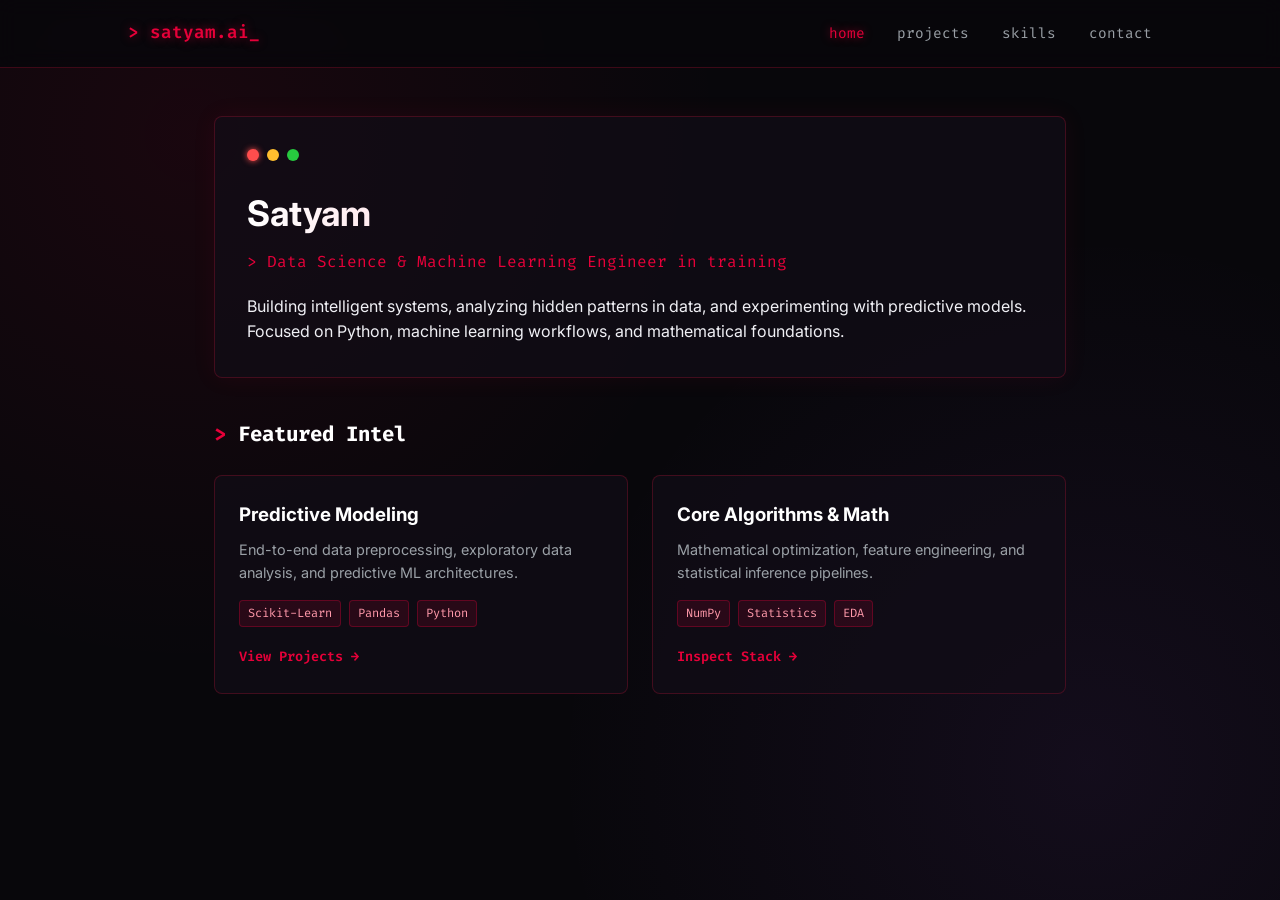
==== index.html @ ab553a7f "Create index.html" ====
<!DOCTYPE html>
<html lang="en">
<head>
  <meta charset="UTF-8">
  <meta name="viewport" content="width=device-width, initial-scale=1.0">
  <title>Satyam | Data Science & AI/ML Vault</title>
  <link rel="stylesheet" href="style.css">
</head>
<body>

  <!-- Navigation Bar -->
  <nav>
    <a href="index.html" class="logo">&gt; satyam.ai_</a>
    <div class="nav-links">
      <a href="index.html" class="active">home</a>
      <a href="projects.html">projects</a>
      <a href="skills.html">skills</a>
      <a href="contact.html">contact</a>
    </div>
  </nav>

  <!-- Main Content Container -->
  <div class="container">
    
    <!-- Terminal Hero Box -->
    <div class="terminal-card">
      <div class="terminal-header">
        <span class="dot red"></span>
        <span class="dot yellow"></span>
        <span class="dot green"></span>
      </div>
      
      <h1>Satyam</h1>
      <p class="tagline">&gt; Data Science & Machine Learning Engineer in training</p>
      
      <p>
        Building intelligent systems, analyzing hidden patterns in data, and experimenting with predictive models. Focused on Python, machine learning workflows, and mathematical foundations.
      </p>
    </div>

    <!-- Quick Highlights Section -->
    <h2 style="font-family: var(--font-mono); font-size: 1.3rem; margin-bottom: 1rem; color: #fff;">
      <span style="color: var(--crimson-glow);">&gt;</span> Featured Intel
    </h2>

    <div class="projects-grid">
      <div class="project-card">
        <h3>Predictive Modeling</h3>
        <p style="color: var(--text-dim); font-size: 0.9rem;">
          End-to-end data preprocessing, exploratory data analysis, and predictive ML architectures.
        </p>
        <div class="tags">
          <span class="tag">Scikit-Learn</span>
          <span class="tag">Pandas</span>
          <span class="tag">Python</span>
        </div>
        <div class="links">
          <a href="projects.html">View Projects &rarr;</a>
        </div>
      </div>

      <div class="project-card">
        <h3>Core Algorithms & Math</h3>
        <p style="color: var(--text-dim); font-size: 0.9rem;">
          Mathematical optimization, feature engineering, and statistical inference pipelines.
        </p>
        <div class="tags">
          <span class="tag">NumPy</span>
          <span class="tag">Statistics</span>
          <span class="tag">EDA</span>
        </div>
        <div class="links">
          <a href="skills.html">Inspect Stack &rarr;</a>
        </div>
      </div>
    </div>

  </div>

</body>
</html>
---- style.css ----
@import url('https://fonts.googleapis.com/css2?family=Fira+Code:wght@400;600&family=Inter:wght@400;700&display=swap');

:root {
  --bg-color: #08070b;
  --card-bg: rgba(18, 14, 24, 0.7);
  --border-color: rgba(220, 20, 60, 0.25);
  --crimson-glow: #e60039;
  --accent-purple: #9b51e0;
  --text-main: #f0f0f5;
  --text-dim: #9aa0a6;
  --font-mono: 'Fira Code', monospace;
  --font-sans: 'Inter', sans-serif;
}

* {
  margin: 0;
  padding: 0;
  box-sizing: border-box;
}

body {
  background-color: var(--bg-color);
  background-image: 
    radial-gradient(circle at 15% 15%, rgba(230, 0, 57, 0.08) 0%, transparent 40%),
    radial-gradient(circle at 85% 85%, rgba(155, 81, 224, 0.08) 0%, transparent 40%);
  color: var(--text-main);
  font-family: var(--font-sans);
  line-height: 1.6;
  min-height: 100vh;
}

/* Navigation Bar */
nav {
  display: flex;
  justify-content: space-between;
  align-items: center;
  padding: 1.2rem 10%;
  border-bottom: 1px solid var(--border-color);
  backdrop-filter: blur(10px);
  position: sticky;
  top: 0;
  z-index: 100;
  background: rgba(8, 7, 11, 0.85);
}

.logo {
  font-family: var(--font-mono);
  font-size: 1.1rem;
  font-weight: 600;
  color: var(--crimson-glow);
  text-shadow: 0 0 10px rgba(230, 0, 57, 0.5);
  text-decoration: none;
}

.nav-links a {
  color: var(--text-dim);
  text-decoration: none;
  margin-left: 1.8rem;
  font-family: var(--font-mono);
  font-size: 0.9rem;
  transition: all 0.3s ease;
}

.nav-links a:hover, .nav-links a.active {
  color: var(--crimson-glow);
  text-shadow: 0 0 8px rgba(230, 0, 57, 0.6);
}

/* Container */
.container {
  max-width: 900px;
  margin: 0 auto;
  padding: 3rem 1.5rem;
}

/* Terminal Hero Card */
.terminal-card {
  background: var(--card-bg);
  border: 1px solid var(--border-color);
  border-radius: 8px;
  padding: 2rem;
  box-shadow: 0 0 25px rgba(230, 0, 57, 0.07);
  margin-bottom: 2.5rem;
}

.terminal-header {
  display: flex;
  gap: 8px;
  margin-bottom: 1.5rem;
}

.dot {
  width: 12px;
  height: 12px;
  border-radius: 50%;
}
.dot.red { background: #ff4d4d; box-shadow: 0 0 6px #ff4d4d; }
.dot.yellow { background: #ffbe2e; }
.dot.green { background: #27c93f; }

h1 {
  font-size: 2.2rem;
  font-weight: 700;
  margin-bottom: 0.5rem;
  background: linear-gradient(90deg, #fff, #ff8099);
  -webkit-background-clip: text;
  -webkit-text-fill-color: transparent;
}

.tagline {
  font-family: var(--font-mono);
  color: var(--crimson-glow);
  font-size: 1rem;
  margin-bottom: 1.2rem;
}

/* Projects Grid */
.projects-grid {
  display: grid;
  grid-template-columns: repeat(auto-fit, minmax(280px, 1fr));
  gap: 1.5rem;
  margin-top: 1.5rem;
}

.project-card {
  background: var(--card-bg);
  border: 1px solid var(--border-color);
  border-radius: 8px;
  padding: 1.5rem;
  transition: all 0.3s ease;
}

.project-card:hover {
  transform: translateY(-4px);
  border-color: var(--crimson-glow);
  box-shadow: 0 0 20px rgba(230, 0, 57, 0.2);
}

.project-card h3 {
  color: #fff;
  margin-bottom: 0.5rem;
}

.tags {
  margin: 1rem 0;
  display: flex;
  flex-wrap: wrap;
  gap: 0.5rem;
}

.tag {
  background: rgba(230, 0, 57, 0.12);
  border: 1px solid rgba(230, 0, 57, 0.3);
  color: #ff99aa;
  font-family: var(--font-mono);
  font-size: 0.75rem;
  padding: 3px 8px;
  border-radius: 4px;
}

.links a {
  color: var(--crimson-glow);
  text-decoration: none;
  font-family: var(--font-mono);
  font-size: 0.85rem;
  margin-right: 1rem;
  font-weight: 600;
}
.links a:hover {
  text-decoration: underline;
}
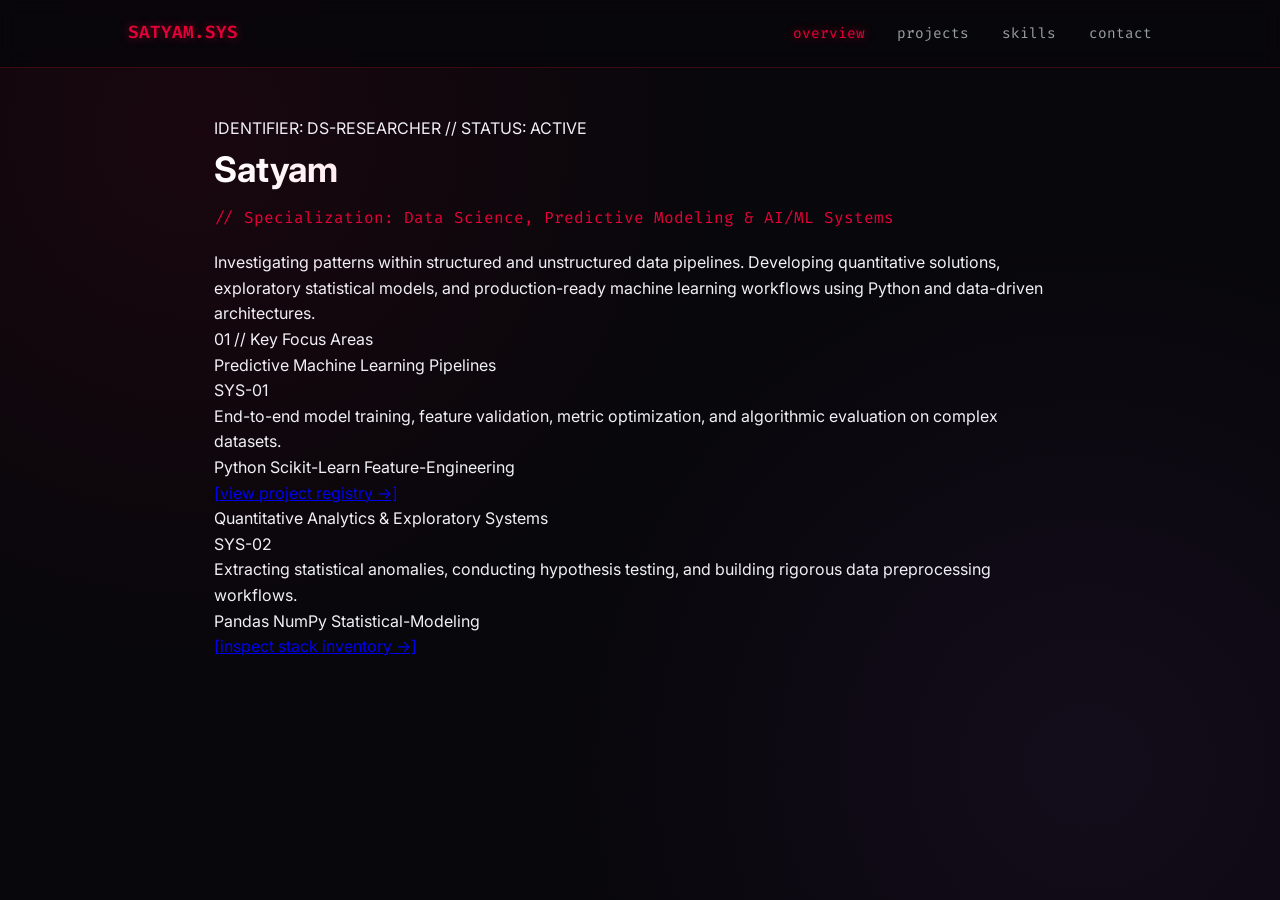
==== commit 62da40c4: "Update index.html" ====
--- a/index.html
+++ b/index.html
@@ -3,75 +3,68 @@
 <head>
   <meta charset="UTF-8">
   <meta name="viewport" content="width=device-width, initial-scale=1.0">
-  <title>Satyam | Data Science & AI/ML Vault</title>
+  <title>Satyam | DS & ML Operations</title>
   <link rel="stylesheet" href="style.css">
 </head>
 <body>
 
-  <!-- Navigation Bar -->
   <nav>
-    <a href="index.html" class="logo">&gt; satyam.ai_</a>
+    <a href="index.html" class="logo">SATYAM<span>.</span>SYS</a>
     <div class="nav-links">
-      <a href="index.html" class="active">home</a>
+      <a href="index.html" class="active">overview</a>
       <a href="projects.html">projects</a>
       <a href="skills.html">skills</a>
       <a href="contact.html">contact</a>
     </div>
   </nav>
 
-  <!-- Main Content Container -->
   <div class="container">
     
-    <!-- Terminal Hero Box -->
-    <div class="terminal-card">
-      <div class="terminal-header">
-        <span class="dot red"></span>
-        <span class="dot yellow"></span>
-        <span class="dot green"></span>
-      </div>
+    <div class="dossier-box">
+      <div class="meta-line">IDENTIFIER: DS-RESEARCHER // STATUS: ACTIVE</div>
+      <h1>Satyam</h1>
+      <div class="tagline">// Specialization: Data Science, Predictive Modeling & AI/ML Systems</div>
       
-      <h1>Satyam</h1>
-      <p class="tagline">&gt; Data Science & Machine Learning Engineer in training</p>
-      
-      <p>
-        Building intelligent systems, analyzing hidden patterns in data, and experimenting with predictive models. Focused on Python, machine learning workflows, and mathematical foundations.
+      <p class="bio-text">
+        Investigating patterns within structured and unstructured data pipelines. Developing quantitative solutions, exploratory statistical models, and production-ready machine learning workflows using Python and data-driven architectures.
       </p>
     </div>
 
-    <!-- Quick Highlights Section -->
-    <h2 style="font-family: var(--font-mono); font-size: 1.3rem; margin-bottom: 1rem; color: #fff;">
-      <span style="color: var(--crimson-glow);">&gt;</span> Featured Intel
-    </h2>
+    <div class="section-title">01 // Key Focus Areas</div>
 
-    <div class="projects-grid">
-      <div class="project-card">
-        <h3>Predictive Modeling</h3>
-        <p style="color: var(--text-dim); font-size: 0.9rem;">
-          End-to-end data preprocessing, exploratory data analysis, and predictive ML architectures.
-        </p>
-        <div class="tags">
-          <span class="tag">Scikit-Learn</span>
-          <span class="tag">Pandas</span>
-          <span class="tag">Python</span>
-        </div>
-        <div class="links">
-          <a href="projects.html">View Projects &rarr;</a>
-        </div>
+    <div class="entry-card">
+      <div class="entry-header">
+        <div class="entry-title">Predictive Machine Learning Pipelines</div>
+        <div class="entry-id">SYS-01</div>
       </div>
+      <p class="entry-desc">
+        End-to-end model training, feature validation, metric optimization, and algorithmic evaluation on complex datasets.
+      </p>
+      <div class="stack-tags">
+        <span class="stack-tag">Python</span>
+        <span class="stack-tag">Scikit-Learn</span>
+        <span class="stack-tag">Feature-Engineering</span>
+      </div>
+      <div class="entry-links">
+        <a href="projects.html">[view project registry &rarr;]</a>
+      </div>
+    </div>
 
-      <div class="project-card">
-        <h3>Core Algorithms & Math</h3>
-        <p style="color: var(--text-dim); font-size: 0.9rem;">
-          Mathematical optimization, feature engineering, and statistical inference pipelines.
-        </p>
-        <div class="tags">
-          <span class="tag">NumPy</span>
-          <span class="tag">Statistics</span>
-          <span class="tag">EDA</span>
-        </div>
-        <div class="links">
-          <a href="skills.html">Inspect Stack &rarr;</a>
-        </div>
+    <div class="entry-card">
+      <div class="entry-header">
+        <div class="entry-title">Quantitative Analytics & Exploratory Systems</div>
+        <div class="entry-id">SYS-02</div>
+      </div>
+      <p class="entry-desc">
+        Extracting statistical anomalies, conducting hypothesis testing, and building rigorous data preprocessing workflows.
+      </p>
+      <div class="stack-tags">
+        <span class="stack-tag">Pandas</span>
+        <span class="stack-tag">NumPy</span>
+        <span class="stack-tag">Statistical-Modeling</span>
+      </div>
+      <div class="entry-links">
+        <a href="skills.html">[inspect stack inventory &rarr;]</a>
       </div>
     </div>
 
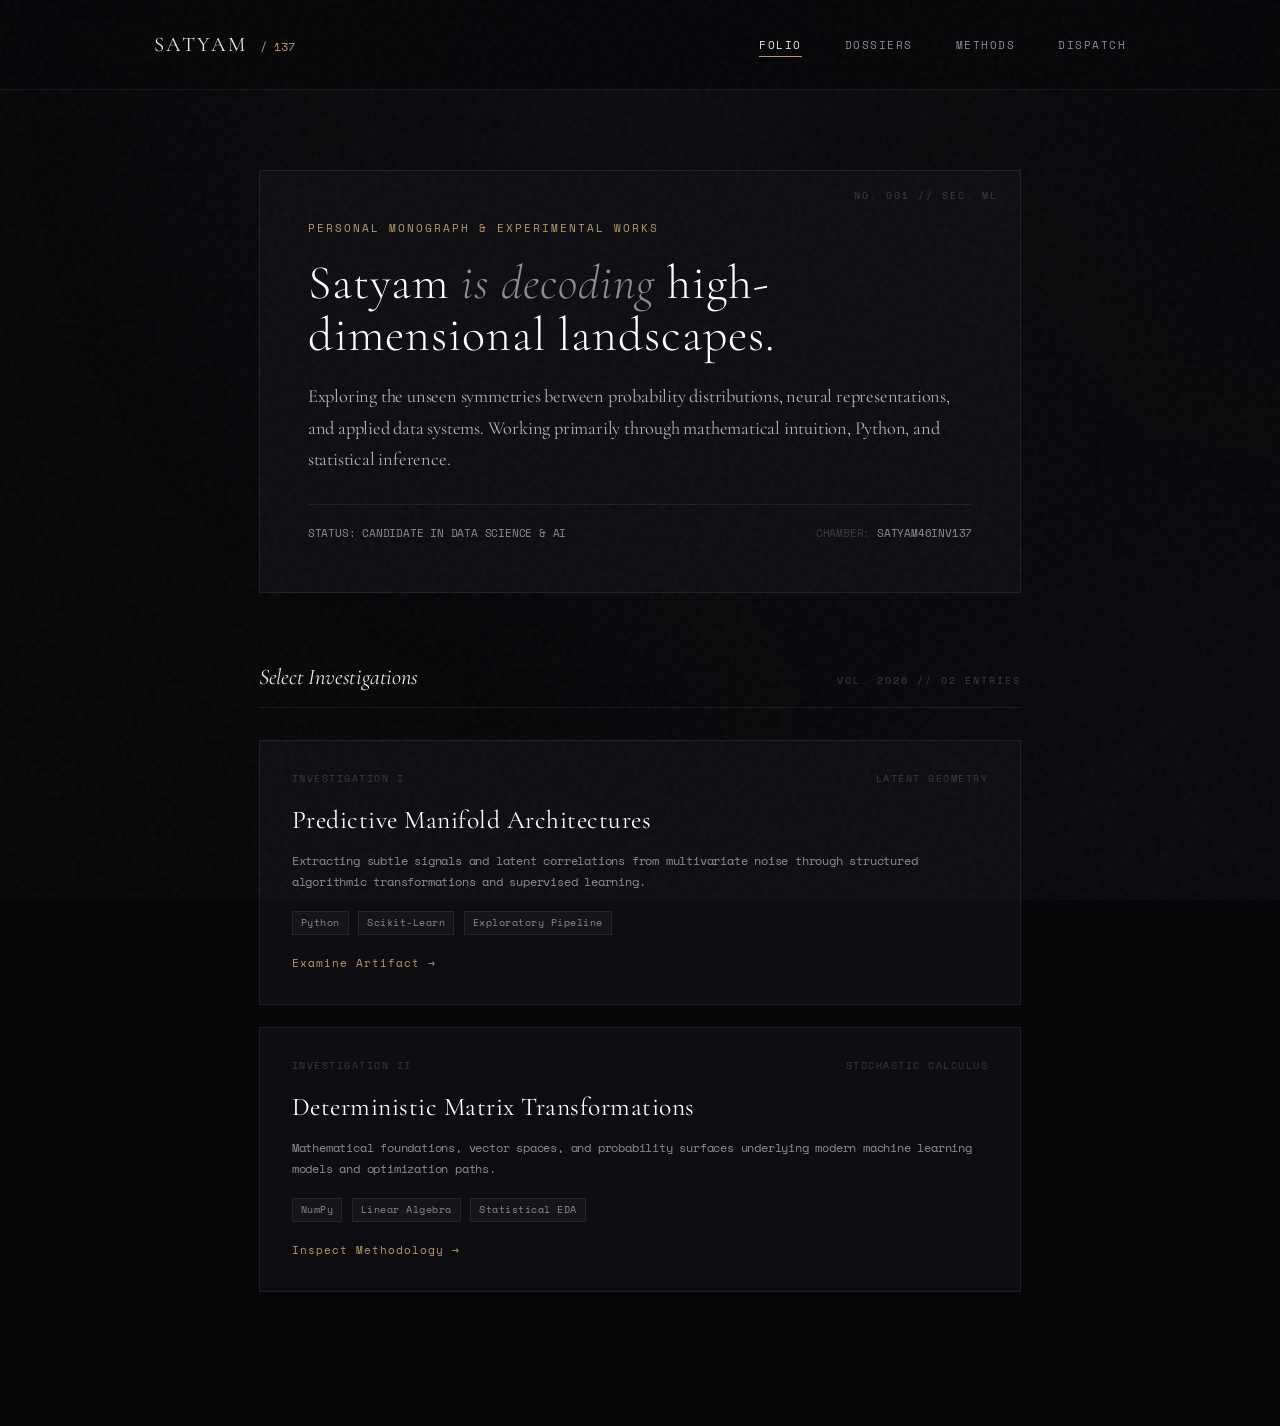
==== commit dd9ba5ed: "Revise index.html with new title and content structure Updated the title and navigation links in the" ====
--- a/index.html
+++ b/index.html
@@ -3,68 +3,85 @@
 <head>
   <meta charset="UTF-8">
   <meta name="viewport" content="width=device-width, initial-scale=1.0">
-  <title>Satyam | DS & ML Operations</title>
+  <title>SATYAM — Curated Computational Archive</title>
   <link rel="stylesheet" href="style.css">
 </head>
 <body>
 
+  <!-- Nav -->
   <nav>
-    <a href="index.html" class="logo">SATYAM<span>.</span>SYS</a>
+    <a href="index.html" class="logo">Satyam <span>/ 137</span></a>
     <div class="nav-links">
-      <a href="index.html" class="active">overview</a>
-      <a href="projects.html">projects</a>
-      <a href="skills.html">skills</a>
-      <a href="contact.html">contact</a>
+      <a href="index.html" class="active">Folio</a>
+      <a href="projects.html">Dossiers</a>
+      <a href="skills.html">Methods</a>
+      <a href="contact.html">Dispatch</a>
     </div>
   </nav>
 
+  <!-- Container -->
   <div class="container">
     
-    <div class="dossier-box">
-      <div class="meta-line">IDENTIFIER: DS-RESEARCHER // STATUS: ACTIVE</div>
-      <h1>Satyam</h1>
-      <div class="tagline">// Specialization: Data Science, Predictive Modeling & AI/ML Systems</div>
+    <!-- Hero Exhibit Plate -->
+    <div class="exhibit-plate">
+      <div class="plate-mark">NO. 001 // SEC. ML</div>
+      <div class="exhibit-label">Personal Monograph & Experimental Works</div>
       
-      <p class="bio-text">
-        Investigating patterns within structured and unstructured data pipelines. Developing quantitative solutions, exploratory statistical models, and production-ready machine learning workflows using Python and data-driven architectures.
+      <h1>Satyam <em>is decoding</em> high-dimensional landscapes.</h1>
+      
+      <p class="curator-note">
+        Exploring the unseen symmetries between probability distributions, neural representations, and applied data systems. Working primarily through mathematical intuition, Python, and statistical inference.
       </p>
-    </div>
 
-    <div class="section-title">01 // Key Focus Areas</div>
-
-    <div class="entry-card">
-      <div class="entry-header">
-        <div class="entry-title">Predictive Machine Learning Pipelines</div>
-        <div class="entry-id">SYS-01</div>
-      </div>
-      <p class="entry-desc">
-        End-to-end model training, feature validation, metric optimization, and algorithmic evaluation on complex datasets.
-      </p>
-      <div class="stack-tags">
-        <span class="stack-tag">Python</span>
-        <span class="stack-tag">Scikit-Learn</span>
-        <span class="stack-tag">Feature-Engineering</span>
-      </div>
-      <div class="entry-links">
-        <a href="projects.html">[view project registry &rarr;]</a>
+      <div class="plate-footer">
+        <div>STATUS: CANDIDATE IN DATA SCIENCE & AI</div>
+        <div><span>CHAMBER:</span> SATYAM46INV137</div>
       </div>
     </div>
 
-    <div class="entry-card">
-      <div class="entry-header">
-        <div class="entry-title">Quantitative Analytics & Exploratory Systems</div>
-        <div class="entry-id">SYS-02</div>
+    <!-- Gallery Index -->
+    <div class="gallery-index">
+      <div class="index-title">Select Investigations</div>
+      <div class="index-count">VOL. 2026 // 02 ENTRIES</div>
+    </div>
+
+    <!-- Artifact 1 -->
+    <div class="artifact-row">
+      <div class="artifact-meta">
+        <span>INVESTIGATION I</span>
+        <span>LATENT GEOMETRY</span>
       </div>
-      <p class="entry-desc">
-        Extracting statistical anomalies, conducting hypothesis testing, and building rigorous data preprocessing workflows.
+      <div class="artifact-name">Predictive Manifold Architectures</div>
+      <p class="artifact-synopsis">
+        Extracting subtle signals and latent correlations from multivariate noise through structured algorithmic transformations and supervised learning.
       </p>
-      <div class="stack-tags">
-        <span class="stack-tag">Pandas</span>
-        <span class="stack-tag">NumPy</span>
-        <span class="stack-tag">Statistical-Modeling</span>
+      <div class="materials-list">
+        <span class="material-tag">Python</span>
+        <span class="material-tag">Scikit-Learn</span>
+        <span class="material-tag">Exploratory Pipeline</span>
       </div>
-      <div class="entry-links">
-        <a href="skills.html">[inspect stack inventory &rarr;]</a>
+      <div class="artifact-action">
+        <a href="projects.html">Examine Artifact &rarr;</a>
+      </div>
+    </div>
+
+    <!-- Artifact 2 -->
+    <div class="artifact-row">
+      <div class="artifact-meta">
+        <span>INVESTIGATION II</span>
+        <span>STOCHASTIC CALCULUS</span>
+      </div>
+      <div class="artifact-name">Deterministic Matrix Transformations</div>
+      <p class="artifact-synopsis">
+        Mathematical foundations, vector spaces, and probability surfaces underlying modern machine learning models and optimization paths.
+      </p>
+      <div class="materials-list">
+        <span class="material-tag">NumPy</span>
+        <span class="material-tag">Linear Algebra</span>
+        <span class="material-tag">Statistical EDA</span>
+      </div>
+      <div class="artifact-action">
+        <a href="skills.html">Inspect Methodology &rarr;</a>
       </div>
     </div>
 
--- a/style.css
+++ b/style.css
@@ -1,15 +1,17 @@
-@import url('https://fonts.googleapis.com/css2?family=Fira+Code:wght@400;600&family=Inter:wght@400;700&display=swap');
+@import url('https://fonts.googleapis.com/css2?family=Cormorant+Garamond:ital,wght@0,300;0,400;0,600;1,400&family=Space+Mono:ital,wght@0,400;0,700;1,400&display=swap');
 
 :root {
-  --bg-color: #08070b;
-  --card-bg: rgba(18, 14, 24, 0.7);
-  --border-color: rgba(220, 20, 60, 0.25);
-  --crimson-glow: #e60039;
-  --accent-purple: #9b51e0;
-  --text-main: #f0f0f5;
-  --text-dim: #9aa0a6;
-  --font-mono: 'Fira Code', monospace;
-  --font-sans: 'Inter', sans-serif;
+  --abyss: #070709;
+  --surface: #0e0e12;
+  --surface-hover: #13141a;
+  --line: rgba(255, 255, 255, 0.07);
+  --line-focus: rgba(255, 255, 255, 0.2);
+  --ink-primary: #eae9e5;
+  --ink-secondary: #8c8b94;
+  --ink-ghost: #3a3942;
+  --gold-dust: #b8976b;
+  --font-editorial: 'Cormorant Garamond', Georgia, serif;
+  --font-technical: 'Space Mono', monospace;
 }
 
 * {
@@ -19,153 +21,251 @@
 }
 
 body {
-  background-color: var(--bg-color);
-  background-image: 
-    radial-gradient(circle at 15% 15%, rgba(230, 0, 57, 0.08) 0%, transparent 40%),
-    radial-gradient(circle at 85% 85%, rgba(155, 81, 224, 0.08) 0%, transparent 40%);
-  color: var(--text-main);
-  font-family: var(--font-sans);
-  line-height: 1.6;
+  background-color: var(--abyss);
+  color: var(--ink-primary);
+  font-family: var(--font-technical);
+  font-size: 13px;
+  line-height: 1.8;
   min-height: 100vh;
-}
-
-/* Navigation Bar */
+  position: relative;
+  overflow-x: hidden;
+  letter-spacing: -0.2px;
+}
+
+/* Subtle Cinematic Film Grain (Analog feel) */
+body::before {
+  content: "";
+  position: fixed;
+  inset: 0;
+  width: 100%;
+  height: 100%;
+  background-image: url("data:image/svg+xml,%3Csvg viewBox='0 0 200 200' xmlns='http://www.w3.org/2000/svg'%3E%3Cfilter id='noiseFilter'%3E%3CfeTurbulence type='fractalNoise' baseFrequency='0.8' numOctaves='3' stitchTiles='stitch'/%3E%3C/filter%3E%3Crect width='100%25' height='100%25' filter='url(%23noiseFilter)' opacity='0.035'/%3E%3C/svg%3E");
+  pointer-events: none;
+  z-index: 100;
+}
+
+/* Atmospheric Vignette & Deep Shadows */
+body::after {
+  content: "";
+  position: fixed;
+  inset: 0;
+  background: radial-gradient(circle at 50% 10%, rgba(26, 26, 38, 0.25) 0%, transparent 60%),
+              radial-gradient(circle at 90% 90%, rgba(18, 15, 25, 0.3) 0%, transparent 50%);
+  z-index: -1;
+  pointer-events: none;
+}
+
+/* Header & Nav */
 nav {
+  border-bottom: 1px solid var(--line);
+  padding: 1.6rem 12%;
   display: flex;
   justify-content: space-between;
   align-items: center;
-  padding: 1.2rem 10%;
-  border-bottom: 1px solid var(--border-color);
-  backdrop-filter: blur(10px);
+  background: rgba(7, 7, 9, 0.85);
+  backdrop-filter: blur(16px);
+  -webkit-backdrop-filter: blur(16px);
   position: sticky;
   top: 0;
-  z-index: 100;
-  background: rgba(8, 7, 11, 0.85);
+  z-index: 90;
 }
 
 .logo {
-  font-family: var(--font-mono);
-  font-size: 1.1rem;
-  font-weight: 600;
-  color: var(--crimson-glow);
-  text-shadow: 0 0 10px rgba(230, 0, 57, 0.5);
+  font-family: var(--font-editorial);
+  font-size: 1.3rem;
+  letter-spacing: 2px;
+  color: var(--ink-primary);
   text-decoration: none;
+  text-transform: uppercase;
+}
+
+.logo span {
+  font-family: var(--font-technical);
+  font-size: 0.75rem;
+  color: var(--gold-dust);
+  margin-left: 6px;
+  letter-spacing: 0px;
 }
 
 .nav-links a {
-  color: var(--text-dim);
+  color: var(--ink-secondary);
   text-decoration: none;
-  margin-left: 1.8rem;
-  font-family: var(--font-mono);
-  font-size: 0.9rem;
+  margin-left: 2.2rem;
+  font-size: 11px;
+  letter-spacing: 1.5px;
+  text-transform: uppercase;
   transition: all 0.3s ease;
 }
 
-.nav-links a:hover, .nav-links a.active {
-  color: var(--crimson-glow);
-  text-shadow: 0 0 8px rgba(230, 0, 57, 0.6);
-}
-
-/* Container */
+.nav-links a:hover,
+.nav-links a.active {
+  color: var(--ink-primary);
+  border-bottom: 1px solid var(--gold-dust);
+  padding-bottom: 3px;
+}
+
+/* Main Container */
 .container {
-  max-width: 900px;
+  max-width: 820px;
   margin: 0 auto;
-  padding: 3rem 1.5rem;
-}
-
-/* Terminal Hero Card */
-.terminal-card {
-  background: var(--card-bg);
-  border: 1px solid var(--border-color);
-  border-radius: 8px;
-  padding: 2rem;
-  box-shadow: 0 0 25px rgba(230, 0, 57, 0.07);
-  margin-bottom: 2.5rem;
-}
-
-.terminal-header {
-  display: flex;
-  gap: 8px;
-  margin-bottom: 1.5rem;
-}
-
-.dot {
-  width: 12px;
-  height: 12px;
-  border-radius: 50%;
-}
-.dot.red { background: #ff4d4d; box-shadow: 0 0 6px #ff4d4d; }
-.dot.yellow { background: #ffbe2e; }
-.dot.green { background: #27c93f; }
+  padding: 5rem 1.8rem 7rem;
+}
+
+/* Surreal Hero Plate */
+.exhibit-plate {
+  border: 1px solid var(--line);
+  background: var(--surface);
+  padding: 3rem;
+  position: relative;
+  margin-bottom: 4rem;
+}
+
+.plate-mark {
+  position: absolute;
+  top: 1rem;
+  right: 1.4rem;
+  font-size: 10px;
+  letter-spacing: 2px;
+  color: var(--ink-ghost);
+}
+
+.exhibit-label {
+  font-size: 10.5px;
+  color: var(--gold-dust);
+  letter-spacing: 2px;
+  text-transform: uppercase;
+  margin-bottom: 1.2rem;
+}
 
 h1 {
-  font-size: 2.2rem;
-  font-weight: 700;
-  margin-bottom: 0.5rem;
-  background: linear-gradient(90deg, #fff, #ff8099);
-  -webkit-background-clip: text;
-  -webkit-text-fill-color: transparent;
-}
-
-.tagline {
-  font-family: var(--font-mono);
-  color: var(--crimson-glow);
-  font-size: 1rem;
+  font-family: var(--font-editorial);
+  font-size: 3rem;
+  font-weight: 300;
+  letter-spacing: 1px;
+  line-height: 1.1;
+  color: #fff;
   margin-bottom: 1.2rem;
 }
 
-/* Projects Grid */
-.projects-grid {
-  display: grid;
-  grid-template-columns: repeat(auto-fit, minmax(280px, 1fr));
-  gap: 1.5rem;
-  margin-top: 1.5rem;
-}
-
-.project-card {
-  background: var(--card-bg);
-  border: 1px solid var(--border-color);
-  border-radius: 8px;
-  padding: 1.5rem;
-  transition: all 0.3s ease;
-}
-
-.project-card:hover {
-  transform: translateY(-4px);
-  border-color: var(--crimson-glow);
-  box-shadow: 0 0 20px rgba(230, 0, 57, 0.2);
-}
-
-.project-card h3 {
+h1 em {
+  font-style: italic;
+  font-family: var(--font-editorial);
+  color: var(--ink-secondary);
+}
+
+.curator-note {
+  font-family: var(--font-editorial);
+  font-size: 1.15rem;
+  line-height: 1.7;
+  color: #b3b2b8;
+  margin-bottom: 1.8rem;
+  max-width: 650px;
+}
+
+.plate-footer {
+  border-top: 1px solid var(--line);
+  padding-top: 1.2rem;
+  display: flex;
+  justify-content: space-between;
+  align-items: center;
+  font-size: 11px;
+  color: var(--ink-secondary);
+}
+
+.plate-footer span {
+  color: var(--ink-ghost);
+}
+
+/* Section Header */
+.gallery-index {
+  display: flex;
+  align-items: baseline;
+  justify-content: space-between;
+  border-bottom: 1px solid var(--line);
+  padding-bottom: 0.6rem;
+  margin-bottom: 2rem;
+}
+
+.index-title {
+  font-family: var(--font-editorial);
+  font-size: 1.4rem;
+  font-style: italic;
+  color: var(--ink-primary);
+}
+
+.index-count {
+  font-size: 10px;
+  letter-spacing: 2px;
+  color: var(--ink-ghost);
+}
+
+/* Artifact Entries */
+.artifact-row {
+  border: 1px solid var(--line);
+  background: var(--surface);
+  padding: 1.8rem 2rem;
+  margin-bottom: 1.4rem;
+  transition: all 0.25s cubic-bezier(0.16, 1, 0.3, 1);
+  position: relative;
+}
+
+.artifact-row:hover {
+  border-color: var(--line-focus);
+  background: var(--surface-hover);
+  transform: translateX(3px);
+}
+
+.artifact-meta {
+  display: flex;
+  justify-content: space-between;
+  font-size: 10px;
+  color: var(--ink-ghost);
+  letter-spacing: 1.5px;
+  margin-bottom: 0.6rem;
+}
+
+.artifact-name {
+  font-family: var(--font-editorial);
+  font-size: 1.6rem;
+  font-weight: 400;
   color: #fff;
   margin-bottom: 0.5rem;
-}
-
-.tags {
-  margin: 1rem 0;
-  display: flex;
+  letter-spacing: 0.5px;
+}
+
+.artifact-synopsis {
+  color: var(--ink-secondary);
+  font-size: 12px;
+  line-height: 1.7;
+  margin-bottom: 1.2rem;
+}
+
+.materials-list {
+  display: flex;
+  gap: 0.6rem;
   flex-wrap: wrap;
-  gap: 0.5rem;
-}
-
-.tag {
-  background: rgba(230, 0, 57, 0.12);
-  border: 1px solid rgba(230, 0, 57, 0.3);
-  color: #ff99aa;
-  font-family: var(--font-mono);
-  font-size: 0.75rem;
-  padding: 3px 8px;
-  border-radius: 4px;
-}
-
-.links a {
-  color: var(--crimson-glow);
+  margin-bottom: 1rem;
+}
+
+.material-tag {
+  font-size: 10px;
+  color: var(--ink-secondary);
+  background: rgba(255, 255, 255, 0.03);
+  border: 1px solid var(--line);
+  padding: 2px 8px;
+  letter-spacing: 0.5px;
+}
+
+.artifact-action a {
+  color: var(--gold-dust);
   text-decoration: none;
-  font-family: var(--font-mono);
-  font-size: 0.85rem;
-  margin-right: 1rem;
-  font-weight: 600;
-}
-.links a:hover {
-  text-decoration: underline;
-}
+  font-size: 11px;
+  letter-spacing: 1px;
+  display: inline-flex;
+  align-items: center;
+  transition: gap 0.2s;
+}
+
+.artifact-action a:hover {
+  color: #fff;
+}
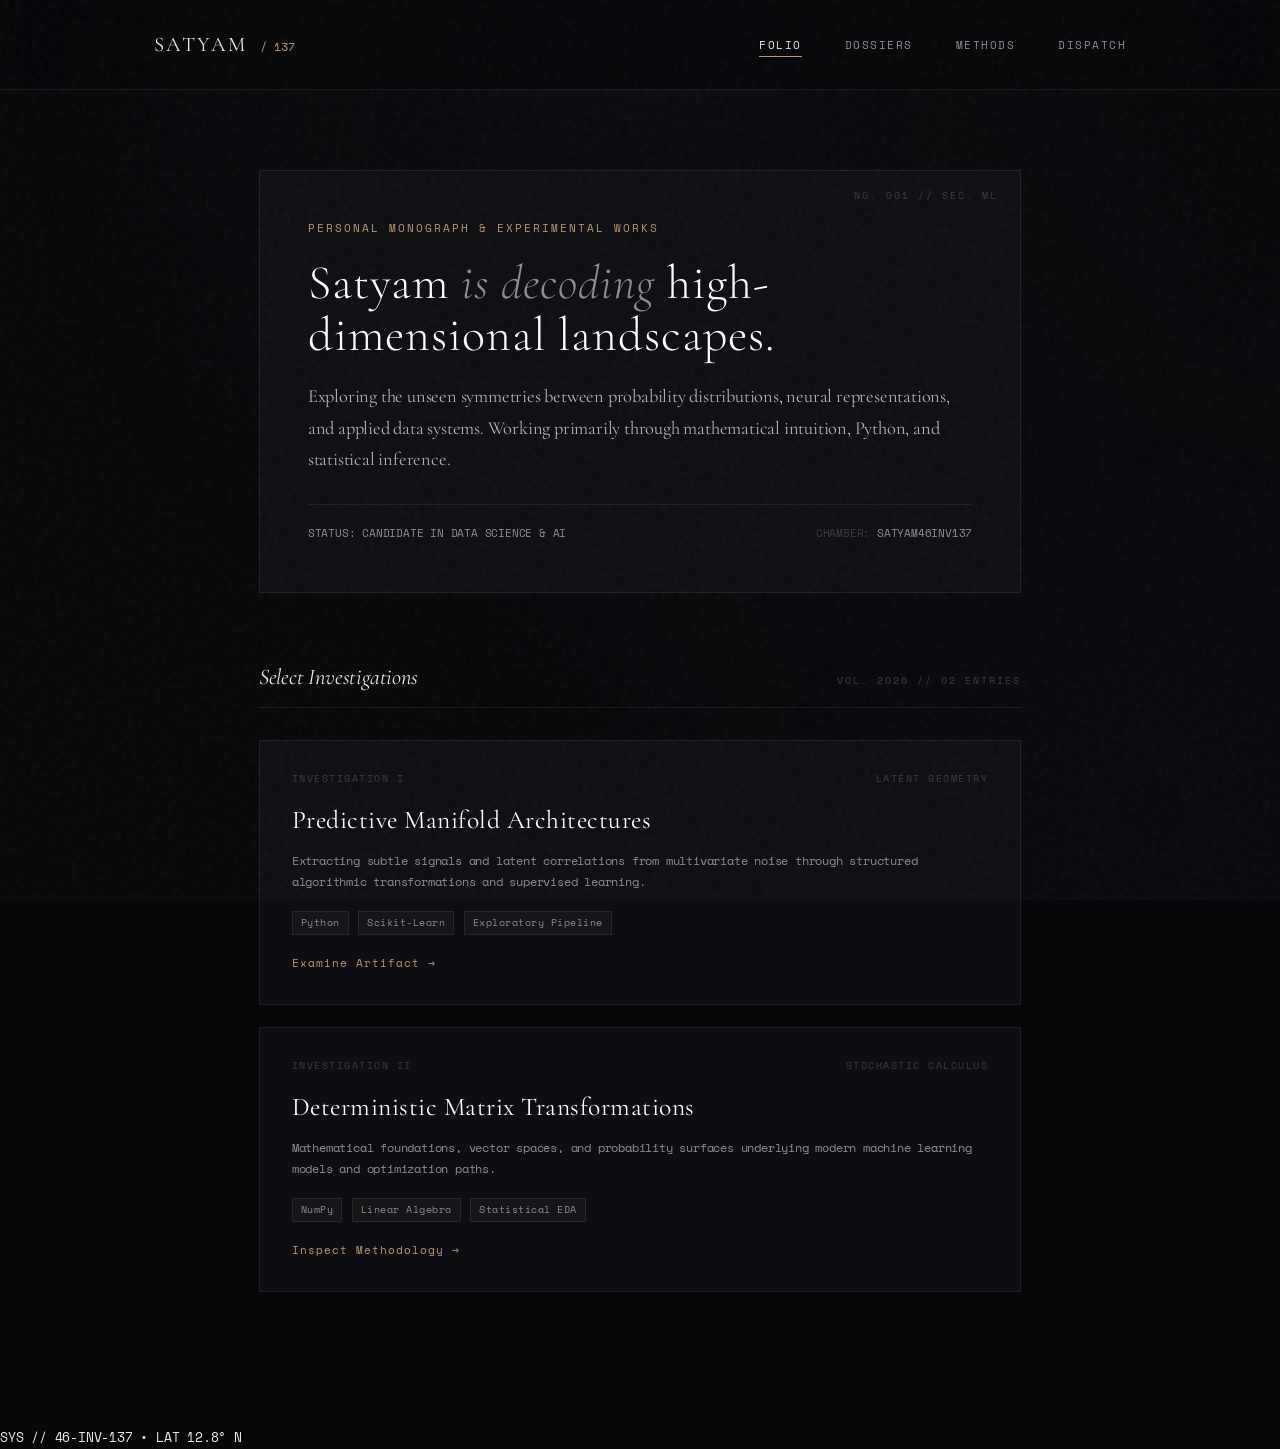
==== commit e448f6a9: "Update index.html" ====
--- a/index.html
+++ b/index.html
@@ -87,5 +87,8 @@
 
   </div>
 
+  <!-- Permanent Archival Watermark -->
+  <div class="fixed-watermark">SYS // 46-INV-137 &bull; LAT 12.8&deg; N</div>
+
 </body>
 </html>
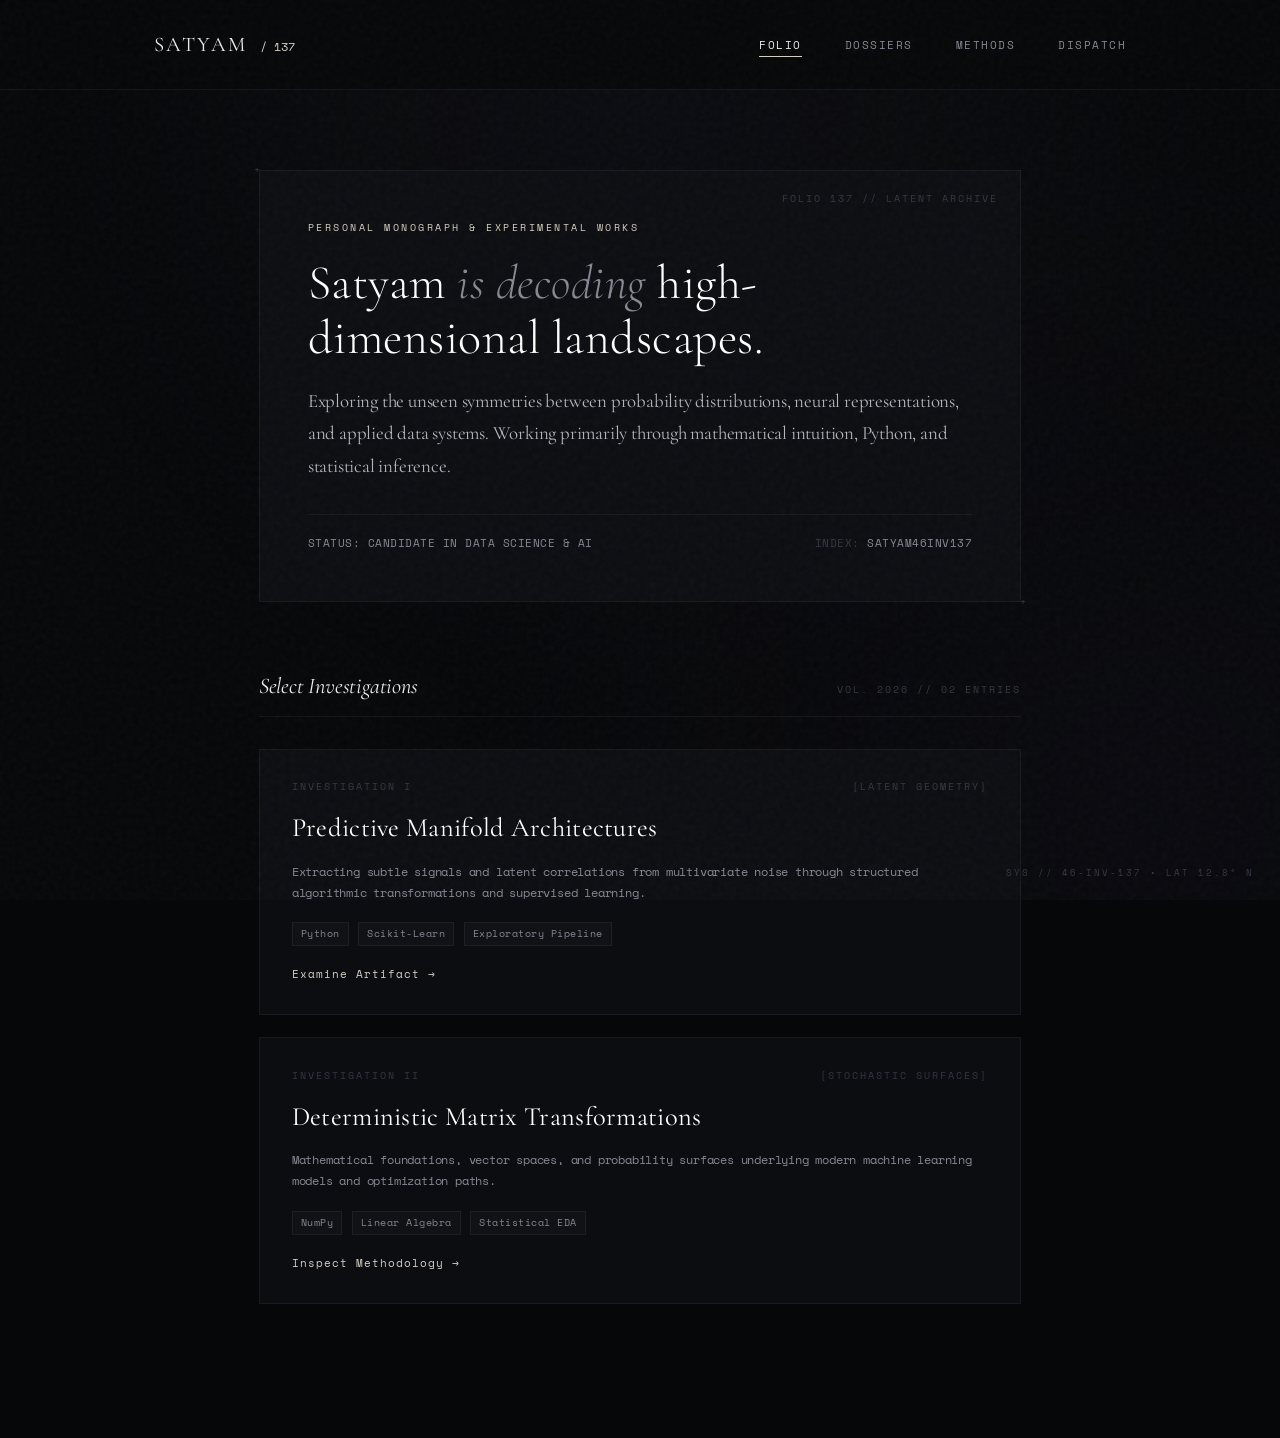
==== commit f70c571a: "Refactor index.html by cleaning up comments and text Removed comments and updated text for artifacts" ====
--- a/index.html
+++ b/index.html
@@ -8,7 +8,6 @@
 </head>
 <body>
 
-  <!-- Nav -->
   <nav>
     <a href="index.html" class="logo">Satyam <span>/ 137</span></a>
     <div class="nav-links">
@@ -19,12 +18,10 @@
     </div>
   </nav>
 
-  <!-- Container -->
   <div class="container">
     
-    <!-- Hero Exhibit Plate -->
     <div class="exhibit-plate">
-      <div class="plate-mark">NO. 001 // SEC. ML</div>
+      <div class="plate-mark">FOLIO 137 // LATENT ARCHIVE</div>
       <div class="exhibit-label">Personal Monograph & Experimental Works</div>
       
       <h1>Satyam <em>is decoding</em> high-dimensional landscapes.</h1>
@@ -35,21 +32,20 @@
 
       <div class="plate-footer">
         <div>STATUS: CANDIDATE IN DATA SCIENCE & AI</div>
-        <div><span>CHAMBER:</span> SATYAM46INV137</div>
+        <div><span>INDEX:</span> SATYAM46INV137</div>
       </div>
     </div>
 
-    <!-- Gallery Index -->
     <div class="gallery-index">
       <div class="index-title">Select Investigations</div>
       <div class="index-count">VOL. 2026 // 02 ENTRIES</div>
     </div>
 
-    <!-- Artifact 1 -->
-    <div class="artifact-row">
+    <!-- Artifact 1 (with watermark sigil \nabla) -->
+    <div class="artifact-row" data-sigil="∇">
       <div class="artifact-meta">
         <span>INVESTIGATION I</span>
-        <span>LATENT GEOMETRY</span>
+        <span>[LATENT GEOMETRY]</span>
       </div>
       <div class="artifact-name">Predictive Manifold Architectures</div>
       <p class="artifact-synopsis">
@@ -65,11 +61,11 @@
       </div>
     </div>
 
-    <!-- Artifact 2 -->
-    <div class="artifact-row">
+    <!-- Artifact 2 (with watermark sigil \Sigma) -->
+    <div class="artifact-row" data-sigil="Σ">
       <div class="artifact-meta">
         <span>INVESTIGATION II</span>
-        <span>STOCHASTIC CALCULUS</span>
+        <span>[STOCHASTIC SURFACES]</span>
       </div>
       <div class="artifact-name">Deterministic Matrix Transformations</div>
       <p class="artifact-synopsis">
@@ -87,8 +83,7 @@
 
   </div>
 
-  <!-- Permanent Archival Watermark -->
-  <div class="fixed-watermark">SYS // 46-INV-137 &bull; LAT 12.8&deg; N</div>
+  <div class="fixed-watermark">SYS // 46-INV-137 &bull; <span>LAT 12.8&deg; N</span></div>
 
 </body>
 </html>
--- a/style.css
+++ b/style.css
@@ -1,15 +1,15 @@
 @import url('https://fonts.googleapis.com/css2?family=Cormorant+Garamond:ital,wght@0,300;0,400;0,600;1,400&family=Space+Mono:ital,wght@0,400;0,700;1,400&display=swap');
 
 :root {
-  --abyss: #070709;
-  --surface: #0e0e12;
-  --surface-hover: #13141a;
-  --line: rgba(255, 255, 255, 0.07);
-  --line-focus: rgba(255, 255, 255, 0.2);
-  --ink-primary: #eae9e5;
-  --ink-secondary: #8c8b94;
-  --ink-ghost: #3a3942;
-  --gold-dust: #b8976b;
+  --abyss: #060709;
+  --surface: #0c0d11;
+  --surface-hover: #111319;
+  --line: rgba(255, 255, 255, 0.055);
+  --line-focus: rgba(255, 255, 255, 0.16);
+  --ink-primary: #ededeb;
+  --ink-secondary: #868892;
+  --ink-ghost: #343740;
+  --moon-dust: #d6cfc2; /* pale lunar parchment */
   --font-editorial: 'Cormorant Garamond', Georgia, serif;
   --font-technical: 'Space Mono', monospace;
 }
@@ -32,7 +32,7 @@
   letter-spacing: -0.2px;
 }
 
-/* Subtle Cinematic Film Grain (Analog feel) */
+/* Subtle Film Grain Noise */
 body::before {
   content: "";
   position: fixed;
@@ -44,25 +44,25 @@
   z-index: 100;
 }
 
-/* Atmospheric Vignette & Deep Shadows */
+/* Atmospheric Radial Shadows */
 body::after {
   content: "";
   position: fixed;
   inset: 0;
-  background: radial-gradient(circle at 50% 10%, rgba(26, 26, 38, 0.25) 0%, transparent 60%),
-              radial-gradient(circle at 90% 90%, rgba(18, 15, 25, 0.3) 0%, transparent 50%);
+  background: radial-gradient(circle at 50% 12%, rgba(28, 30, 42, 0.22) 0%, transparent 60%),
+              radial-gradient(circle at 90% 90%, rgba(16, 14, 24, 0.35) 0%, transparent 50%);
   z-index: -1;
   pointer-events: none;
 }
 
-/* Header & Nav */
+/* Navigation */
 nav {
   border-bottom: 1px solid var(--line);
   padding: 1.6rem 12%;
   display: flex;
   justify-content: space-between;
   align-items: center;
-  background: rgba(7, 7, 9, 0.85);
+  background: rgba(6, 7, 9, 0.88);
   backdrop-filter: blur(16px);
   -webkit-backdrop-filter: blur(16px);
   position: sticky;
@@ -81,8 +81,8 @@
 
 .logo span {
   font-family: var(--font-technical);
-  font-size: 0.75rem;
-  color: var(--gold-dust);
+  font-size: 0.72rem;
+  color: var(--moon-dust);
   margin-left: 6px;
   letter-spacing: 0px;
 }
@@ -100,18 +100,18 @@
 .nav-links a:hover,
 .nav-links a.active {
   color: var(--ink-primary);
-  border-bottom: 1px solid var(--gold-dust);
+  border-bottom: 1px solid var(--moon-dust);
   padding-bottom: 3px;
 }
 
-/* Main Container */
+/* Container */
 .container {
   max-width: 820px;
   margin: 0 auto;
   padding: 5rem 1.8rem 7rem;
 }
 
-/* Surreal Hero Plate */
+/* Hero Exhibit Plate with Hairline Precision Crosses */
 .exhibit-plate {
   border: 1px solid var(--line);
   background: var(--surface);
@@ -120,19 +120,39 @@
   margin-bottom: 4rem;
 }
 
+.exhibit-plate::before {
+  content: "+";
+  position: absolute;
+  top: -6px;
+  left: -6px;
+  color: var(--ink-ghost);
+  font-size: 10px;
+  line-height: 1;
+}
+
+.exhibit-plate::after {
+  content: "+";
+  position: absolute;
+  bottom: -6px;
+  right: -6px;
+  color: var(--ink-ghost);
+  font-size: 10px;
+  line-height: 1;
+}
+
 .plate-mark {
   position: absolute;
-  top: 1rem;
+  top: 1.2rem;
   right: 1.4rem;
+  font-size: 9.5px;
+  letter-spacing: 2px;
+  color: var(--ink-ghost);
+}
+
+.exhibit-label {
   font-size: 10px;
-  letter-spacing: 2px;
-  color: var(--ink-ghost);
-}
-
-.exhibit-label {
-  font-size: 10.5px;
-  color: var(--gold-dust);
-  letter-spacing: 2px;
+  color: var(--moon-dust);
+  letter-spacing: 2.5px;
   text-transform: uppercase;
   margin-bottom: 1.2rem;
 }
@@ -141,8 +161,8 @@
   font-family: var(--font-editorial);
   font-size: 3rem;
   font-weight: 300;
-  letter-spacing: 1px;
-  line-height: 1.1;
+  letter-spacing: 0.5px;
+  line-height: 1.15;
   color: #fff;
   margin-bottom: 1.2rem;
 }
@@ -155,11 +175,11 @@
 
 .curator-note {
   font-family: var(--font-editorial);
-  font-size: 1.15rem;
+  font-size: 1.18rem;
   line-height: 1.7;
-  color: #b3b2b8;
-  margin-bottom: 1.8rem;
-  max-width: 650px;
+  color: #b7b6bd;
+  margin-bottom: 2rem;
+  max-width: 660px;
 }
 
 .plate-footer {
@@ -168,15 +188,16 @@
   display: flex;
   justify-content: space-between;
   align-items: center;
-  font-size: 11px;
-  color: var(--ink-secondary);
+  font-size: 10.5px;
+  color: var(--ink-secondary);
+  letter-spacing: 0.5px;
 }
 
 .plate-footer span {
   color: var(--ink-ghost);
 }
 
-/* Section Header */
+/* Gallery Index Header */
 .gallery-index {
   display: flex;
   align-items: baseline;
@@ -194,7 +215,7 @@
 }
 
 .index-count {
-  font-size: 10px;
+  font-size: 9.5px;
   letter-spacing: 2px;
   color: var(--ink-ghost);
 }
@@ -218,25 +239,25 @@
 .artifact-meta {
   display: flex;
   justify-content: space-between;
-  font-size: 10px;
-  color: var(--ink-ghost);
-  letter-spacing: 1.5px;
+  font-size: 9.5px;
+  color: var(--ink-ghost);
+  letter-spacing: 2px;
   margin-bottom: 0.6rem;
 }
 
 .artifact-name {
   font-family: var(--font-editorial);
-  font-size: 1.6rem;
+  font-size: 1.65rem;
   font-weight: 400;
   color: #fff;
   margin-bottom: 0.5rem;
-  letter-spacing: 0.5px;
+  letter-spacing: 0.3px;
 }
 
 .artifact-synopsis {
   color: var(--ink-secondary);
   font-size: 12px;
-  line-height: 1.7;
+  line-height: 1.75;
   margin-bottom: 1.2rem;
 }
 
@@ -250,22 +271,35 @@
 .material-tag {
   font-size: 10px;
   color: var(--ink-secondary);
-  background: rgba(255, 255, 255, 0.03);
+  background: rgba(255, 255, 255, 0.02);
   border: 1px solid var(--line);
   padding: 2px 8px;
   letter-spacing: 0.5px;
 }
 
 .artifact-action a {
-  color: var(--gold-dust);
+  color: var(--moon-dust);
   text-decoration: none;
   font-size: 11px;
   letter-spacing: 1px;
   display: inline-flex;
   align-items: center;
-  transition: gap 0.2s;
+  transition: color 0.2s;
 }
 
 .artifact-action a:hover {
   color: #fff;
 }
+
+/* Fixed Ghost Coordinate Watermark */
+.fixed-watermark {
+  position: fixed;
+  bottom: 1.2rem;
+  right: 1.6rem;
+  font-size: 9px;
+  letter-spacing: 2px;
+  color: var(--ink-ghost);
+  pointer-events: none;
+  z-index: 80;
+  font-family: var(--font-technical);
+}
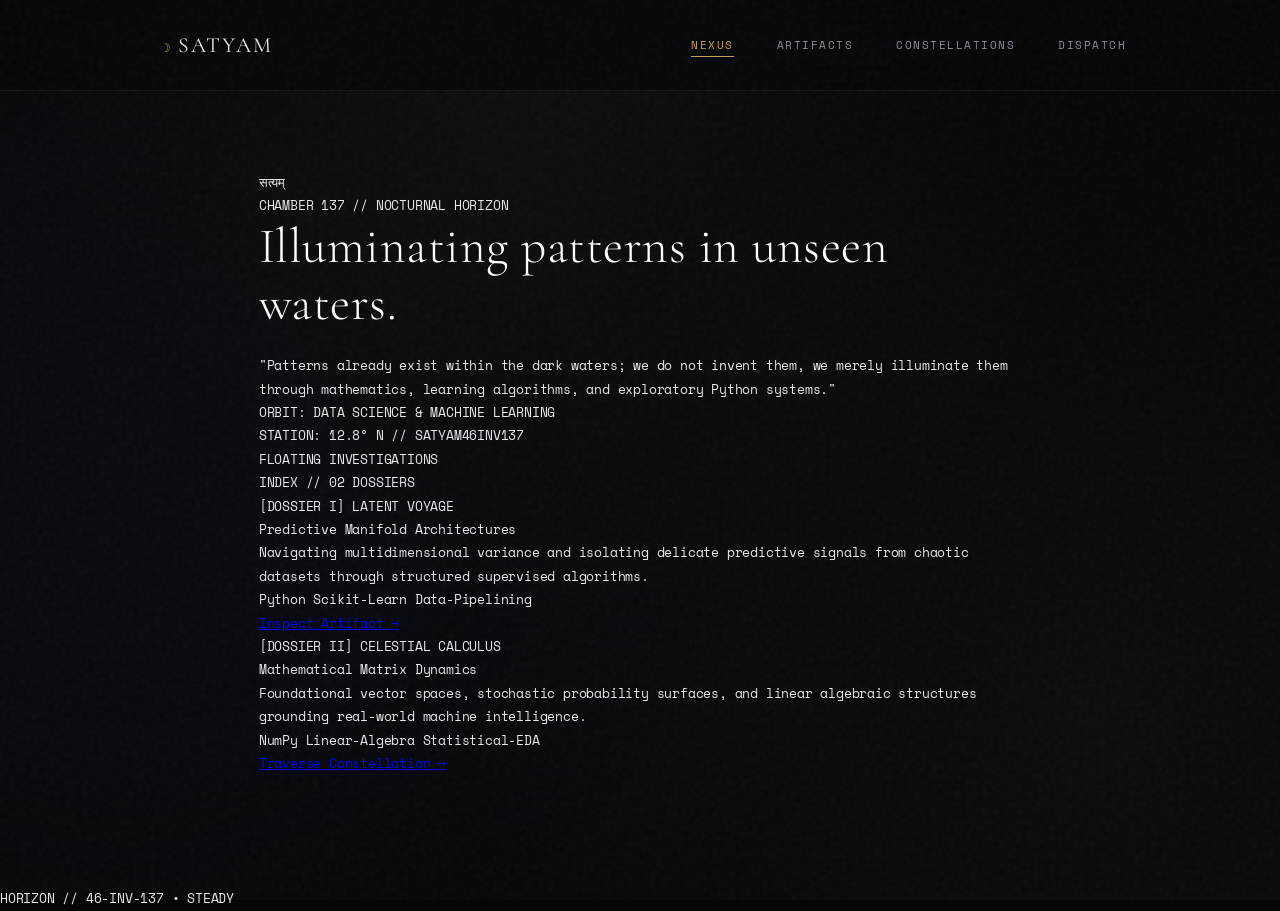
==== commit e0509802: "Update index.html" ====
--- a/index.html
+++ b/index.html
@@ -3,87 +3,97 @@
 <head>
   <meta charset="UTF-8">
   <meta name="viewport" content="width=device-width, initial-scale=1.0">
-  <title>SATYAM — Curated Computational Archive</title>
+  <title>SATYAM — Nocturnal Computational Sanctuary</title>
   <link rel="stylesheet" href="style.css">
 </head>
 <body>
 
+  <!-- Sky Starfield Layer -->
+  <div class="celestial-canopy"></div>
+
+  <!-- Nav -->
   <nav>
-    <a href="index.html" class="logo">Satyam <span>/ 137</span></a>
+    <a href="index.html" class="logo">
+      <span class="logo-crescent">&#9789;</span> SATYAM
+    </a>
     <div class="nav-links">
-      <a href="index.html" class="active">Folio</a>
-      <a href="projects.html">Dossiers</a>
-      <a href="skills.html">Methods</a>
+      <a href="index.html" class="active">Nexus</a>
+      <a href="projects.html">Artifacts</a>
+      <a href="skills.html">Constellations</a>
       <a href="contact.html">Dispatch</a>
     </div>
   </nav>
 
   <div class="container">
     
-    <div class="exhibit-plate">
-      <div class="plate-mark">FOLIO 137 // LATENT ARCHIVE</div>
-      <div class="exhibit-label">Personal Monograph & Experimental Works</div>
+    <!-- Hero Sanctuary Plate -->
+    <div class="sanctuary-plate">
+      <!-- Devnagari Floating Parchment Token -->
+      <div class="parchment-sigil">सत्यम्</div>
+
+      <div class="meta-celestial">CHAMBER 137 // NOCTURNAL HORIZON</div>
       
-      <h1>Satyam <em>is decoding</em> high-dimensional landscapes.</h1>
+      <h1>Illuminating patterns in <span>unseen waters</span>.</h1>
       
-      <p class="curator-note">
-        Exploring the unseen symmetries between probability distributions, neural representations, and applied data systems. Working primarily through mathematical intuition, Python, and statistical inference.
+      <p class="monograph-quote">
+        "Patterns already exist within the dark waters; we do not invent them, we merely illuminate them through mathematics, learning algorithms, and exploratory Python systems."
       </p>
 
-      <div class="plate-footer">
-        <div>STATUS: CANDIDATE IN DATA SCIENCE & AI</div>
-        <div><span>INDEX:</span> SATYAM46INV137</div>
+      <div class="plate-status">
+        <div>ORBIT: DATA SCIENCE & MACHINE LEARNING</div>
+        <div>STATION: <span>12.8&deg; N // SATYAM46INV137</span></div>
       </div>
     </div>
 
-    <div class="gallery-index">
-      <div class="index-title">Select Investigations</div>
-      <div class="index-count">VOL. 2026 // 02 ENTRIES</div>
+    <!-- Gallery / Project Index -->
+    <div class="constellation-header">
+      <div class="constellation-title">FLOATING INVESTIGATIONS</div>
+      <div class="constellation-index">INDEX // 02 DOSSIERS</div>
     </div>
 
-    <!-- Artifact 1 (with watermark sigil \nabla) -->
-    <div class="artifact-row" data-sigil="∇">
-      <div class="artifact-meta">
-        <span>INVESTIGATION I</span>
-        <span>[LATENT GEOMETRY]</span>
+    <!-- Project 1 -->
+    <div class="water-card">
+      <div class="card-celestial-meta">
+        <span>[DOSSIER I]</span>
+        <span>LATENT VOYAGE</span>
       </div>
-      <div class="artifact-name">Predictive Manifold Architectures</div>
-      <p class="artifact-synopsis">
-        Extracting subtle signals and latent correlations from multivariate noise through structured algorithmic transformations and supervised learning.
+      <div class="card-heading">Predictive Manifold Architectures</div>
+      <p class="card-passage">
+        Navigating multidimensional variance and isolating delicate predictive signals from chaotic datasets through structured supervised algorithms.
       </p>
-      <div class="materials-list">
-        <span class="material-tag">Python</span>
-        <span class="material-tag">Scikit-Learn</span>
-        <span class="material-tag">Exploratory Pipeline</span>
+      <div class="flower-tags">
+        <span class="flower-tag">Python</span>
+        <span class="flower-tag">Scikit-Learn</span>
+        <span class="flower-tag">Data-Pipelining</span>
       </div>
-      <div class="artifact-action">
-        <a href="projects.html">Examine Artifact &rarr;</a>
+      <div class="card-action">
+        <a href="projects.html">Inspect Artifact &rarr;</a>
       </div>
     </div>
 
-    <!-- Artifact 2 (with watermark sigil \Sigma) -->
-    <div class="artifact-row" data-sigil="Σ">
-      <div class="artifact-meta">
-        <span>INVESTIGATION II</span>
-        <span>[STOCHASTIC SURFACES]</span>
+    <!-- Project 2 -->
+    <div class="water-card">
+      <div class="card-celestial-meta">
+        <span>[DOSSIER II]</span>
+        <span>CELESTIAL CALCULUS</span>
       </div>
-      <div class="artifact-name">Deterministic Matrix Transformations</div>
-      <p class="artifact-synopsis">
-        Mathematical foundations, vector spaces, and probability surfaces underlying modern machine learning models and optimization paths.
+      <div class="card-heading">Mathematical Matrix Dynamics</div>
+      <p class="card-passage">
+        Foundational vector spaces, stochastic probability surfaces, and linear algebraic structures grounding real-world machine intelligence.
       </p>
-      <div class="materials-list">
-        <span class="material-tag">NumPy</span>
-        <span class="material-tag">Linear Algebra</span>
-        <span class="material-tag">Statistical EDA</span>
+      <div class="flower-tags">
+        <span class="flower-tag">NumPy</span>
+        <span class="flower-tag">Linear-Algebra</span>
+        <span class="flower-tag">Statistical-EDA</span>
       </div>
-      <div class="artifact-action">
-        <a href="skills.html">Inspect Methodology &rarr;</a>
+      <div class="card-action">
+        <a href="skills.html">Traverse Constellation &rarr;</a>
       </div>
     </div>
 
   </div>
 
-  <div class="fixed-watermark">SYS // 46-INV-137 &bull; <span>LAT 12.8&deg; N</span></div>
+  <div class="horizon-watermark">HORIZON // <span>46-INV-137</span> &bull; STEADY</div>
 
 </body>
 </html>
--- a/style.css
+++ b/style.css
@@ -1,15 +1,16 @@
 @import url('https://fonts.googleapis.com/css2?family=Cormorant+Garamond:ital,wght@0,300;0,400;0,600;1,400&family=Space+Mono:ital,wght@0,400;0,700;1,400&display=swap');
 
 :root {
-  --abyss: #060709;
-  --surface: #0c0d11;
-  --surface-hover: #111319;
-  --line: rgba(255, 255, 255, 0.055);
-  --line-focus: rgba(255, 255, 255, 0.16);
-  --ink-primary: #ededeb;
-  --ink-secondary: #868892;
-  --ink-ghost: #343740;
-  --moon-dust: #d6cfc2; /* pale lunar parchment */
+  --abyss: #050608;
+  --surface: #0a0b0f;
+  --surface-hover: #10121a;
+  --line-silver: rgba(212, 215, 223, 0.08);
+  --line-gold: rgba(197, 160, 89, 0.22);
+  --silver-bright: #e8eaee;
+  --silver-muted: #8b8f9a;
+  --silver-ghost: #32353e;
+  --gold-warm: #c5a059;
+  --gold-faint: rgba(197, 160, 89, 0.12);
   --font-editorial: 'Cormorant Garamond', Georgia, serif;
   --font-technical: 'Space Mono', monospace;
 }
@@ -22,7 +23,7 @@
 
 body {
   background-color: var(--abyss);
-  color: var(--ink-primary);
+  color: var(--silver-bright);
   font-family: var(--font-technical);
   font-size: 13px;
   line-height: 1.8;
@@ -32,37 +33,39 @@
   letter-spacing: -0.2px;
 }
 
-/* Subtle Film Grain Noise */
+/* Analog Film Grain Texture */
 body::before {
   content: "";
   position: fixed;
   inset: 0;
   width: 100%;
   height: 100%;
-  background-image: url("data:image/svg+xml,%3Csvg viewBox='0 0 200 200' xmlns='http://www.w3.org/2000/svg'%3E%3Cfilter id='noiseFilter'%3E%3CfeTurbulence type='fractalNoise' baseFrequency='0.8' numOctaves='3' stitchTiles='stitch'/%3E%3C/filter%3E%3Crect width='100%25' height='100%25' filter='url(%23noiseFilter)' opacity='0.035'/%3E%3C/svg%3E");
+  background-image: url("data:image/svg+xml,%3Csvg viewBox='0 0 200 200' xmlns='http://www.w3.org/2000/svg'%3E%3Cfilter id='noiseFilter'%3E%3CfeTurbulence type='fractalNoise' baseFrequency='0.8' numOctaves='3' stitchTiles='stitch'/%3E%3C/filter%3E%3Crect width='100%25' height='100%25' filter='url(%23noiseFilter)' opacity='0.038'/%3E%3C/svg%3E");
   pointer-events: none;
   z-index: 100;
 }
 
-/* Atmospheric Radial Shadows */
+/* Atmospheric Ambient Depth (Cold Silver & Warm Gold Hue) */
 body::after {
   content: "";
   position: fixed;
   inset: 0;
-  background: radial-gradient(circle at 50% 12%, rgba(28, 30, 42, 0.22) 0%, transparent 60%),
-              radial-gradient(circle at 90% 90%, rgba(16, 14, 24, 0.35) 0%, transparent 50%);
+  background: 
+    radial-gradient(circle at 45% 8%, rgba(197, 160, 89, 0.04) 0%, transparent 50%),
+    radial-gradient(circle at 85% 80%, rgba(212, 215, 223, 0.03) 0%, transparent 50%),
+    radial-gradient(circle at 10% 50%, rgba(10, 12, 18, 0.8) 0%, transparent 60%);
   z-index: -1;
   pointer-events: none;
 }
 
-/* Navigation */
+/* Nav */
 nav {
-  border-bottom: 1px solid var(--line);
+  border-bottom: 1px solid var(--line-silver);
   padding: 1.6rem 12%;
   display: flex;
   justify-content: space-between;
   align-items: center;
-  background: rgba(6, 7, 9, 0.88);
+  background: rgba(5, 6, 8, 0.88);
   backdrop-filter: blur(16px);
   -webkit-backdrop-filter: blur(16px);
   position: sticky;
@@ -72,23 +75,23 @@
 
 .logo {
   font-family: var(--font-editorial);
-  font-size: 1.3rem;
-  letter-spacing: 2px;
-  color: var(--ink-primary);
+  font-size: 1.35rem;
+  letter-spacing: 2px;
+  color: var(--silver-bright);
   text-decoration: none;
   text-transform: uppercase;
 }
 
 .logo span {
   font-family: var(--font-technical);
-  font-size: 0.72rem;
-  color: var(--moon-dust);
+  font-size: 0.75rem;
+  color: var(--gold-warm);
   margin-left: 6px;
   letter-spacing: 0px;
 }
 
 .nav-links a {
-  color: var(--ink-secondary);
+  color: var(--silver-muted);
   text-decoration: none;
   margin-left: 2.2rem;
   font-size: 11px;
@@ -99,8 +102,8 @@
 
 .nav-links a:hover,
 .nav-links a.active {
-  color: var(--ink-primary);
-  border-bottom: 1px solid var(--moon-dust);
+  color: var(--gold-warm);
+  border-bottom: 1px solid var(--gold-warm);
   padding-bottom: 3px;
 }
 
@@ -111,13 +114,14 @@
   padding: 5rem 1.8rem 7rem;
 }
 
-/* Hero Exhibit Plate with Hairline Precision Crosses */
+/* Museum Plate (Framed with Gold Inner Line) */
 .exhibit-plate {
-  border: 1px solid var(--line);
+  border: 1px solid var(--line-silver);
   background: var(--surface);
-  padding: 3rem;
+  padding: 3.2rem 3rem;
   position: relative;
-  margin-bottom: 4rem;
+  margin-bottom: 4.5rem;
+  box-shadow: inset 0 0 0 1px rgba(197, 160, 89, 0.05);
 }
 
 .exhibit-plate::before {
@@ -125,8 +129,8 @@
   position: absolute;
   top: -6px;
   left: -6px;
-  color: var(--ink-ghost);
-  font-size: 10px;
+  color: var(--gold-warm);
+  font-size: 11px;
   line-height: 1;
 }
 
@@ -135,8 +139,8 @@
   position: absolute;
   bottom: -6px;
   right: -6px;
-  color: var(--ink-ghost);
-  font-size: 10px;
+  color: var(--gold-warm);
+  font-size: 11px;
   line-height: 1;
 }
 
@@ -146,12 +150,12 @@
   right: 1.4rem;
   font-size: 9.5px;
   letter-spacing: 2px;
-  color: var(--ink-ghost);
+  color: var(--silver-ghost);
 }
 
 .exhibit-label {
   font-size: 10px;
-  color: var(--moon-dust);
+  color: var(--gold-warm);
   letter-spacing: 2.5px;
   text-transform: uppercase;
   margin-bottom: 1.2rem;
@@ -159,50 +163,50 @@
 
 h1 {
   font-family: var(--font-editorial);
-  font-size: 3rem;
+  font-size: 3.1rem;
   font-weight: 300;
   letter-spacing: 0.5px;
   line-height: 1.15;
   color: #fff;
-  margin-bottom: 1.2rem;
+  margin-bottom: 1.4rem;
 }
 
 h1 em {
   font-style: italic;
   font-family: var(--font-editorial);
-  color: var(--ink-secondary);
+  color: var(--silver-muted);
 }
 
 .curator-note {
   font-family: var(--font-editorial);
-  font-size: 1.18rem;
-  line-height: 1.7;
-  color: #b7b6bd;
-  margin-bottom: 2rem;
+  font-size: 1.2rem;
+  line-height: 1.75;
+  color: #b7b8c0;
+  margin-bottom: 2.2rem;
   max-width: 660px;
 }
 
 .plate-footer {
-  border-top: 1px solid var(--line);
+  border-top: 1px solid var(--line-silver);
   padding-top: 1.2rem;
   display: flex;
   justify-content: space-between;
   align-items: center;
-  font-size: 10.5px;
-  color: var(--ink-secondary);
+  font-size: 10px;
+  color: var(--silver-muted);
   letter-spacing: 0.5px;
 }
 
 .plate-footer span {
-  color: var(--ink-ghost);
-}
-
-/* Gallery Index Header */
+  color: var(--gold-warm);
+}
+
+/* Index Divider */
 .gallery-index {
   display: flex;
   align-items: baseline;
   justify-content: space-between;
-  border-bottom: 1px solid var(--line);
+  border-bottom: 1px solid var(--line-silver);
   padding-bottom: 0.6rem;
   margin-bottom: 2rem;
 }
@@ -211,43 +215,62 @@
   font-family: var(--font-editorial);
   font-size: 1.4rem;
   font-style: italic;
-  color: var(--ink-primary);
+  color: var(--silver-bright);
 }
 
 .index-count {
   font-size: 9.5px;
   letter-spacing: 2px;
-  color: var(--ink-ghost);
-}
-
-/* Artifact Entries */
+  color: var(--gold-warm);
+}
+
+/* Artifact Entries with Watermark Equation */
 .artifact-row {
-  border: 1px solid var(--line);
+  border: 1px solid var(--line-silver);
   background: var(--surface);
-  padding: 1.8rem 2rem;
-  margin-bottom: 1.4rem;
-  transition: all 0.25s cubic-bezier(0.16, 1, 0.3, 1);
+  padding: 2rem 2.2rem;
+  margin-bottom: 1.6rem;
+  transition: all 0.3s cubic-bezier(0.16, 1, 0.3, 1);
   position: relative;
+  overflow: hidden;
+}
+
+/* Cryptic Mathematical Background Sigil */
+.artifact-row::after {
+  content: attr(data-sigil);
+  position: absolute;
+  right: 1.5rem;
+  bottom: 0.5rem;
+  font-family: var(--font-editorial);
+  font-size: 5rem;
+  font-style: italic;
+  color: rgba(255, 255, 255, 0.02);
+  pointer-events: none;
+  line-height: 1;
 }
 
 .artifact-row:hover {
-  border-color: var(--line-focus);
+  border-color: var(--line-gold);
   background: var(--surface-hover);
-  transform: translateX(3px);
+  transform: translateX(4px);
 }
 
 .artifact-meta {
   display: flex;
   justify-content: space-between;
   font-size: 9.5px;
-  color: var(--ink-ghost);
+  color: var(--gold-warm);
   letter-spacing: 2px;
   margin-bottom: 0.6rem;
 }
 
+.artifact-meta span:last-child {
+  color: var(--silver-ghost);
+}
+
 .artifact-name {
   font-family: var(--font-editorial);
-  font-size: 1.65rem;
+  font-size: 1.7rem;
   font-weight: 400;
   color: #fff;
   margin-bottom: 0.5rem;
@@ -255,9 +278,9 @@
 }
 
 .artifact-synopsis {
-  color: var(--ink-secondary);
+  color: var(--silver-muted);
   font-size: 12px;
-  line-height: 1.75;
+  line-height: 1.8;
   margin-bottom: 1.2rem;
 }
 
@@ -265,20 +288,20 @@
   display: flex;
   gap: 0.6rem;
   flex-wrap: wrap;
-  margin-bottom: 1rem;
+  margin-bottom: 1.2rem;
 }
 
 .material-tag {
   font-size: 10px;
-  color: var(--ink-secondary);
+  color: var(--silver-bright);
   background: rgba(255, 255, 255, 0.02);
-  border: 1px solid var(--line);
+  border: 1px solid var(--line-silver);
   padding: 2px 8px;
   letter-spacing: 0.5px;
 }
 
 .artifact-action a {
-  color: var(--moon-dust);
+  color: var(--gold-warm);
   text-decoration: none;
   font-size: 11px;
   letter-spacing: 1px;
@@ -288,18 +311,21 @@
 }
 
 .artifact-action a:hover {
-  color: #fff;
-}
-
-/* Fixed Ghost Coordinate Watermark */
+  color: var(--silver-bright);
+}
+
+/* Corner Watermark */
 .fixed-watermark {
   position: fixed;
   bottom: 1.2rem;
   right: 1.6rem;
   font-size: 9px;
   letter-spacing: 2px;
-  color: var(--ink-ghost);
+  color: var(--silver-ghost);
   pointer-events: none;
   z-index: 80;
   font-family: var(--font-technical);
 }
+.fixed-watermark span {
+  color: var(--gold-warm);
+}
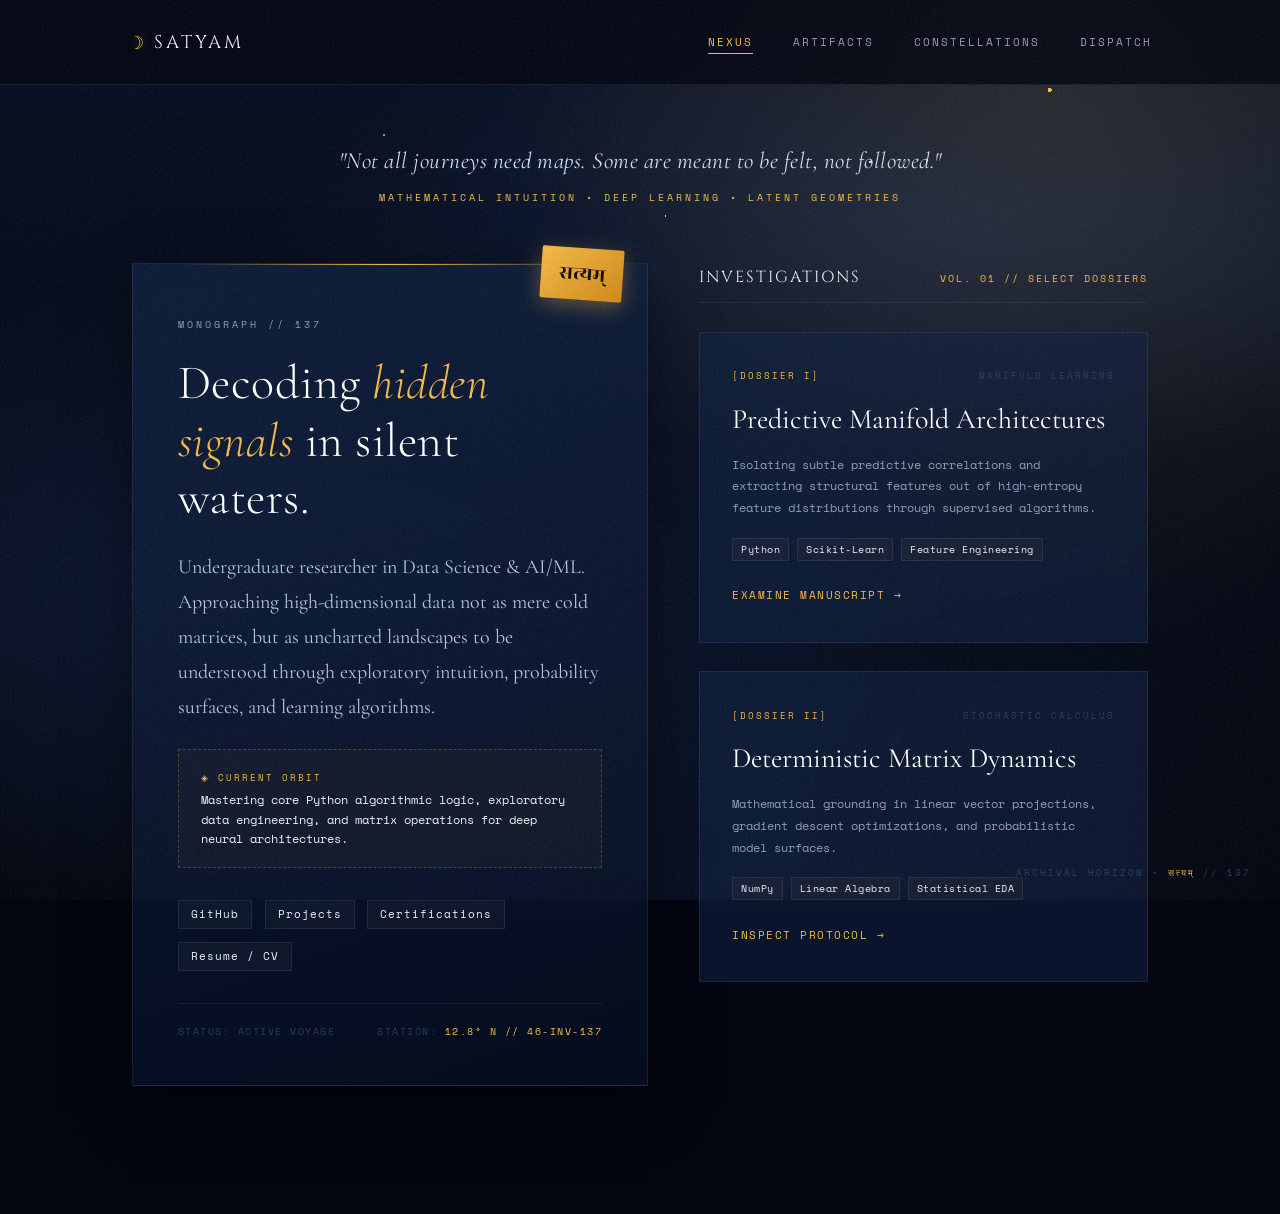
==== commit bb6c5a1a: "Update index.html" ====
--- a/index.html
+++ b/index.html
@@ -3,18 +3,19 @@
 <head>
   <meta charset="UTF-8">
   <meta name="viewport" content="width=device-width, initial-scale=1.0">
-  <title>SATYAM — Nocturnal Computational Sanctuary</title>
+  <title>SATYAM — Curated Computational Sanctuary</title>
   <link rel="stylesheet" href="style.css">
 </head>
 <body>
 
-  <!-- Sky Starfield Layer -->
-  <div class="celestial-canopy"></div>
+  <!-- Celestial Constellation & Mist Overlay -->
+  <div class="celestial-overlay"></div>
 
-  <!-- Nav -->
+  <!-- Top Navigation -->
   <nav>
-    <a href="index.html" class="logo">
-      <span class="logo-crescent">&#9789;</span> SATYAM
+    <a href="index.html" class="brand">
+      <span class="brand-crescent">&#9789;</span>
+      <span class="brand-title">SATYAM</span>
     </a>
     <div class="nav-links">
       <a href="index.html" class="active">Nexus</a>
@@ -24,76 +25,107 @@
     </div>
   </nav>
 
-  <div class="container">
+  <!-- Master Canvas Frame -->
+  <div class="canvas-frame">
     
-    <!-- Hero Sanctuary Plate -->
-    <div class="sanctuary-plate">
-      <!-- Devnagari Floating Parchment Token -->
-      <div class="parchment-sigil">सत्यम्</div>
-
-      <div class="meta-celestial">CHAMBER 137 // NOCTURNAL HORIZON</div>
-      
-      <h1>Illuminating patterns in <span>unseen waters</span>.</h1>
-      
-      <p class="monograph-quote">
-        "Patterns already exist within the dark waters; we do not invent them, we merely illuminate them through mathematics, learning algorithms, and exploratory Python systems."
-      </p>
-
-      <div class="plate-status">
-        <div>ORBIT: DATA SCIENCE & MACHINE LEARNING</div>
-        <div>STATION: <span>12.8&deg; N // SATYAM46INV137</span></div>
-      </div>
+    <!-- Philosophy Banner -->
+    <div class="epilogue-strip">
+      <div class="epilogue-quote">"Not all journeys need maps. Some are meant to be felt, not followed."</div>
+      <div class="epilogue-sub">Mathematical Intuition &bull; Deep Learning &bull; Latent Geometries</div>
     </div>
 
-    <!-- Gallery / Project Index -->
-    <div class="constellation-header">
-      <div class="constellation-title">FLOATING INVESTIGATIONS</div>
-      <div class="constellation-index">INDEX // 02 DOSSIERS</div>
-    </div>
+    <!-- Main Asymmetric Stage -->
+    <div class="stage-grid">
+      
+      <!-- Left Column: The Researcher's Sanctuary -->
+      <div class="sanctuary-column">
+        <div class="sanctuary-card">
+          <!-- Floating Leaf Sigil -->
+          <div class="leaf-token">सत्यम्</div>
 
-    <!-- Project 1 -->
-    <div class="water-card">
-      <div class="card-celestial-meta">
-        <span>[DOSSIER I]</span>
-        <span>LATENT VOYAGE</span>
+          <div class="section-label">MONOGRAPH // 137</div>
+
+          <h1>Decoding <em>hidden signals</em> in silent waters.</h1>
+
+          <p class="sanctuary-bio">
+            Undergraduate researcher in Data Science & AI/ML. Approaching high-dimensional data not as mere cold matrices, but as uncharted landscapes to be understood through exploratory intuition, probability surfaces, and learning algorithms.
+          </p>
+
+          <!-- Current Trajectory / Now Section -->
+          <div class="orbit-box">
+            <div class="orbit-tag">&#9672; CURRENT ORBIT</div>
+            <div class="orbit-text">
+              Mastering core Python algorithmic logic, exploratory data engineering, and matrix operations for deep neural architectures.
+            </div>
+          </div>
+
+          <!-- Professional Platforms & Hubs -->
+          <div class="hub-strip">
+            <a href="https://github.com/satyam46inv137" target="_blank" class="hub-btn">GitHub</a>
+            <a href="projects.html" class="hub-btn">Projects</a>
+            <a href="skills.html" class="hub-btn">Certifications</a>
+            <a href="contact.html" class="hub-btn">Resume / CV</a>
+          </div>
+
+          <div class="sanctuary-footer">
+            <div>STATUS: ACTIVE VOYAGE</div>
+            <div>STATION: <span>12.8&deg; N // 46-INV-137</span></div>
+          </div>
+        </div>
       </div>
-      <div class="card-heading">Predictive Manifold Architectures</div>
-      <p class="card-passage">
-        Navigating multidimensional variance and isolating delicate predictive signals from chaotic datasets through structured supervised algorithms.
-      </p>
-      <div class="flower-tags">
-        <span class="flower-tag">Python</span>
-        <span class="flower-tag">Scikit-Learn</span>
-        <span class="flower-tag">Data-Pipelining</span>
+
+      <!-- Right Column: Staggered Dossiers & Discoveries -->
+      <div class="stream-column">
+        
+        <div class="stream-index-bar">
+          <div class="stream-title">INVESTIGATIONS</div>
+          <div class="stream-meta">VOL. 01 // SELECT DOSSIERS</div>
+        </div>
+
+        <!-- Dossier 1 -->
+        <div class="dossier-card">
+          <div class="dossier-top">
+            <span>[DOSSIER I]</span>
+            <span>MANIFOLD LEARNING</span>
+          </div>
+          <div class="dossier-heading">Predictive Manifold Architectures</div>
+          <p class="dossier-body">
+            Isolating subtle predictive correlations and extracting structural features out of high-entropy feature distributions through supervised algorithms.
+          </p>
+          <div class="tag-list">
+            <span class="tag-node">Python</span>
+            <span class="tag-node">Scikit-Learn</span>
+            <span class="tag-node">Feature Engineering</span>
+          </div>
+          <a href="projects.html" class="dossier-link">Examine Manuscript &rarr;</a>
+        </div>
+
+        <!-- Dossier 2 -->
+        <div class="dossier-card">
+          <div class="dossier-top">
+            <span>[DOSSIER II]</span>
+            <span>STOCHASTIC CALCULUS</span>
+          </div>
+          <div class="dossier-heading">Deterministic Matrix Dynamics</div>
+          <p class="dossier-body">
+            Mathematical grounding in linear vector projections, gradient descent optimizations, and probabilistic model surfaces.
+          </p>
+          <div class="tag-list">
+            <span class="tag-node">NumPy</span>
+            <span class="tag-node">Linear Algebra</span>
+            <span class="tag-node">Statistical EDA</span>
+          </div>
+          <a href="skills.html" class="dossier-link">Inspect Protocol &rarr;</a>
+        </div>
+
       </div>
-      <div class="card-action">
-        <a href="projects.html">Inspect Artifact &rarr;</a>
-      </div>
-    </div>
 
-    <!-- Project 2 -->
-    <div class="water-card">
-      <div class="card-celestial-meta">
-        <span>[DOSSIER II]</span>
-        <span>CELESTIAL CALCULUS</span>
-      </div>
-      <div class="card-heading">Mathematical Matrix Dynamics</div>
-      <p class="card-passage">
-        Foundational vector spaces, stochastic probability surfaces, and linear algebraic structures grounding real-world machine intelligence.
-      </p>
-      <div class="flower-tags">
-        <span class="flower-tag">NumPy</span>
-        <span class="flower-tag">Linear-Algebra</span>
-        <span class="flower-tag">Statistical-EDA</span>
-      </div>
-      <div class="card-action">
-        <a href="skills.html">Traverse Constellation &rarr;</a>
-      </div>
     </div>
 
   </div>
 
-  <div class="horizon-watermark">HORIZON // <span>46-INV-137</span> &bull; STEADY</div>
+  <!-- Fixed Permanent Watermark -->
+  <div class="ambient-watermark">ARCHIVAL HORIZON &bull; <span>सत्यम्</span> // 137</div>
 
 </body>
 </html>
--- a/style.css
+++ b/style.css
@@ -1,18 +1,23 @@
-@import url('https://fonts.googleapis.com/css2?family=Cormorant+Garamond:ital,wght@0,300;0,400;0,600;1,400&family=Space+Mono:ital,wght@0,400;0,700;1,400&display=swap');
+@import url('https://fonts.googleapis.com/css2?family=Cinzel:wght@400;600;700&family=Rozha+One&family=Cormorant+Garamond:ital,wght@0,300;0,400;0,600;1,400&family=Space+Mono:ital,wght@0,400;0,700;1,400&display=swap');
 
 :root {
-  --abyss: #050608;
-  --surface: #0a0b0f;
-  --surface-hover: #10121a;
-  --line-silver: rgba(212, 215, 223, 0.08);
-  --line-gold: rgba(197, 160, 89, 0.22);
-  --silver-bright: #e8eaee;
-  --silver-muted: #8b8f9a;
-  --silver-ghost: #32353e;
-  --gold-warm: #c5a059;
-  --gold-faint: rgba(197, 160, 89, 0.12);
+  --abyss: #030611;
+  --indigo-deep: #060e22;
+  --prussian-blue: #0b1836;
+  --water-slate: #102142;
+  --gold-ember: #f4ba47;
+  --gold-flame: #d9911e;
+  --gold-haze: rgba(244, 186, 71, 0.12);
+  --starlight-pure: #edf3fb;
+  --starlight-dim: #8b9fb9;
+  --starlight-ghost: #2b3e59;
+  --line-ethereal: rgba(237, 243, 251, 0.08);
+  --line-gold: rgba(244, 186, 71, 0.35);
+
+  --font-display: 'Cinzel', serif;
+  --font-hindi: 'Rozha One', serif;
   --font-editorial: 'Cormorant Garamond', Georgia, serif;
-  --font-technical: 'Space Mono', monospace;
+  --font-mono: 'Space Mono', monospace;
 }
 
 * {
@@ -23,49 +28,72 @@
 
 body {
   background-color: var(--abyss);
-  color: var(--silver-bright);
-  font-family: var(--font-technical);
+  color: var(--starlight-pure);
+  font-family: var(--font-mono);
   font-size: 13px;
   line-height: 1.8;
   min-height: 100vh;
   position: relative;
   overflow-x: hidden;
-  letter-spacing: -0.2px;
-}
-
-/* Analog Film Grain Texture */
+}
+
+/* 1. Rough Canvas & Oil-Pastel Grain */
 body::before {
   content: "";
   position: fixed;
   inset: 0;
   width: 100%;
   height: 100%;
-  background-image: url("data:image/svg+xml,%3Csvg viewBox='0 0 200 200' xmlns='http://www.w3.org/2000/svg'%3E%3Cfilter id='noiseFilter'%3E%3CfeTurbulence type='fractalNoise' baseFrequency='0.8' numOctaves='3' stitchTiles='stitch'/%3E%3C/filter%3E%3Crect width='100%25' height='100%25' filter='url(%23noiseFilter)' opacity='0.038'/%3E%3C/svg%3E");
+  background-image: url("data:image/svg+xml,%3Csvg viewBox='0 0 400 400' xmlns='http://www.w3.org/2000/svg'%3E%3Cfilter id='noise'%3E%3CfeTurbulence type='fractalNoise' baseFrequency='0.85' numOctaves='4' stitchTiles='stitch'/%3E%3CfeColorMatrix type='saturate' values='0'/%3E%3C/filter%3E%3Crect width='100%25' height='100%25' filter='url(%23noise)' opacity='0.055'/%3E%3C/svg%3E");
   pointer-events: none;
   z-index: 100;
 }
 
-/* Atmospheric Ambient Depth (Cold Silver & Warm Gold Hue) */
+/* 2. Starry Night Fluid Swirl & Diagonal Mist Streams */
 body::after {
   content: "";
   position: fixed;
   inset: 0;
   background: 
-    radial-gradient(circle at 45% 8%, rgba(197, 160, 89, 0.04) 0%, transparent 50%),
-    radial-gradient(circle at 85% 80%, rgba(212, 215, 223, 0.03) 0%, transparent 50%),
-    radial-gradient(circle at 10% 50%, rgba(10, 12, 18, 0.8) 0%, transparent 60%);
+    /* Top-Right Golden Moon & Swirl Aura */
+    radial-gradient(circle at 82% 10%, rgba(244, 186, 71, 0.13) 0%, transparent 42%),
+    /* Sweeping Diagonal Mist Band 1 */
+    radial-gradient(ellipse 90% 45% at 75% 25%, rgba(16, 33, 66, 0.8) 0%, transparent 60%),
+    /* Sweeping Diagonal Mist Band 2 (Mid-Stream) */
+    radial-gradient(ellipse 80% 50% at 20% 65%, rgba(11, 24, 54, 0.85) 0%, transparent 70%),
+    /* Deep Water Horizon Base */
+    radial-gradient(circle at 50% 95%, rgba(6, 14, 34, 0.95) 0%, transparent 80%),
+    /* Base Vertical Midnight Flow */
+    linear-gradient(180deg, var(--indigo-deep) 0%, var(--abyss) 60%, #020308 100%);
+  z-index: -2;
+  pointer-events: none;
+}
+
+/* 3. Constellation Nodes & Celestial Points */
+.celestial-overlay {
+  position: fixed;
+  inset: 0;
+  pointer-events: none;
   z-index: -1;
-  pointer-events: none;
-}
-
-/* Nav */
+  background-image: 
+    radial-gradient(2px 2px at 82% 10%, var(--gold-ember) 100%, transparent),
+    radial-gradient(1.5px 1.5px at 68% 18%, rgba(237, 243, 251, 0.85) 100%, transparent),
+    radial-gradient(1px 1px at 52% 24%, var(--gold-ember) 100%, transparent),
+    radial-gradient(1.5px 1.5px at 30% 15%, rgba(237, 243, 251, 0.6) 100%, transparent),
+    radial-gradient(1px 1px at 15% 42%, var(--gold-ember) 100%, transparent),
+    radial-gradient(1.5px 1.5px at 88% 55%, rgba(237, 243, 251, 0.7) 100%, transparent),
+    radial-gradient(1px 1px at 22% 78%, var(--gold-ember) 100%, transparent),
+    radial-gradient(1.5px 1.5px at 70% 82%, rgba(237, 243, 251, 0.8) 100%, transparent);
+}
+
+/* Navigation */
 nav {
-  border-bottom: 1px solid var(--line-silver);
-  padding: 1.6rem 12%;
+  border-bottom: 1px solid var(--line-ethereal);
+  padding: 1.6rem 10%;
   display: flex;
   justify-content: space-between;
   align-items: center;
-  background: rgba(5, 6, 8, 0.88);
+  background: rgba(3, 6, 17, 0.8);
   backdrop-filter: blur(16px);
   -webkit-backdrop-filter: blur(16px);
   position: sticky;
@@ -73,259 +101,346 @@
   z-index: 90;
 }
 
-.logo {
+.brand {
+  display: flex;
+  align-items: center;
+  gap: 10px;
+  text-decoration: none;
+}
+
+.brand-crescent {
+  color: var(--gold-ember);
+  font-size: 1.15rem;
+  line-height: 1;
+  filter: drop-shadow(0 0 6px rgba(244, 186, 71, 0.4));
+}
+
+.brand-title {
+  font-family: var(--font-display);
+  font-size: 1.15rem;
+  letter-spacing: 3px;
+  color: var(--starlight-pure);
+}
+
+.nav-links a {
+  color: var(--starlight-dim);
+  text-decoration: none;
+  margin-left: 2rem;
+  font-size: 11px;
+  letter-spacing: 2px;
+  text-transform: uppercase;
+  transition: all 0.3s ease;
+}
+
+.nav-links a:hover,
+.nav-links a.active {
+  color: var(--gold-ember);
+  border-bottom: 1px solid var(--gold-ember);
+  padding-bottom: 3px;
+}
+
+/* Master Canvas Frame */
+.canvas-frame {
+  max-width: 1080px;
+  margin: 0 auto;
+  padding: 3.5rem 2rem 8rem;
+}
+
+/* Epilogue Header Strip */
+.epilogue-strip {
+  text-align: center;
+  margin-bottom: 3.5rem;
+  padding: 0 1rem;
+}
+
+.epilogue-quote {
   font-family: var(--font-editorial);
-  font-size: 1.35rem;
-  letter-spacing: 2px;
-  color: var(--silver-bright);
+  font-style: italic;
+  font-size: 1.45rem;
+  color: #cfdcf0;
+  letter-spacing: 0.5px;
+  margin-bottom: 0.4rem;
+}
+
+.epilogue-sub {
+  font-size: 10px;
+  letter-spacing: 3px;
+  text-transform: uppercase;
+  color: var(--gold-ember);
+}
+
+/* Organic Asymmetric Stage */
+.stage-grid {
+  display: grid;
+  grid-template-columns: 1.15fr 1fr;
+  gap: 3.2rem;
+  align-items: start;
+}
+
+/* Left Sanctuary Area */
+.sanctuary-column {
+  position: relative;
+}
+
+.sanctuary-card {
+  background: linear-gradient(160deg, rgba(16, 33, 66, 0.72) 0%, rgba(6, 14, 34, 0.88) 100%);
+  border: 1px solid var(--line-ethereal);
+  padding: 3.2rem 2.8rem 2.8rem;
+  position: relative;
+  backdrop-filter: blur(14px);
+  -webkit-backdrop-filter: blur(14px);
+  box-shadow: 0 20px 50px rgba(0, 0, 0, 0.55);
+}
+
+/* Golden Horizon Line */
+.sanctuary-card::before {
+  content: "";
+  position: absolute;
+  top: 0;
+  left: 10%;
+  right: 10%;
+  height: 1px;
+  background: linear-gradient(90deg, transparent, var(--gold-ember), transparent);
+}
+
+/* Floating Illuminated Leaf (सत्यम्) */
+.leaf-token {
+  position: absolute;
+  top: -16px;
+  right: 24px;
+  background: linear-gradient(135deg, #f4ba47 0%, #cf8817 100%);
+  color: #120b02;
+  font-family: var(--font-hindi);
+  font-size: 1.25rem;
+  padding: 8px 18px;
+  transform: rotate(4deg);
+  box-shadow: 0 6px 20px rgba(244, 186, 71, 0.35);
+  border-radius: 2px;
+  user-select: none;
+}
+
+.section-label {
+  font-size: 9.5px;
+  letter-spacing: 3px;
+  color: var(--starlight-dim);
+  text-transform: uppercase;
+  margin-bottom: 1.4rem;
+}
+
+h1 {
+  font-family: var(--font-editorial);
+  font-size: 3rem;
+  font-weight: 300;
+  line-height: 1.2;
+  color: #fff;
+  margin-bottom: 1.4rem;
+  letter-spacing: 0.5px;
+}
+
+h1 em {
+  font-style: italic;
+  color: var(--gold-ember);
+}
+
+.sanctuary-bio {
+  font-family: var(--font-editorial);
+  font-size: 1.25rem;
+  line-height: 1.75;
+  color: #b7c7dc;
+  margin-bottom: 1.5rem;
+}
+
+/* Active Orbit / Currently Exploring Section */
+.orbit-box {
+  border: 1px dashed rgba(244, 186, 71, 0.25);
+  background: rgba(244, 186, 71, 0.03);
+  padding: 1.2rem 1.4rem;
+  margin-bottom: 2rem;
+}
+
+.orbit-tag {
+  font-size: 9px;
+  letter-spacing: 2px;
+  color: var(--gold-ember);
+  text-transform: uppercase;
+  margin-bottom: 0.3rem;
+}
+
+.orbit-text {
+  font-size: 12px;
+  color: var(--starlight-pure);
+  line-height: 1.6;
+}
+
+/* Hub Badges (GitHub, LinkedIn, Blog, etc.) */
+.hub-strip {
+  display: flex;
+  flex-wrap: wrap;
+  gap: 0.8rem;
+  margin-bottom: 2rem;
+}
+
+.hub-btn {
+  font-size: 10.5px;
+  letter-spacing: 1px;
+  color: var(--starlight-pure);
   text-decoration: none;
-  text-transform: uppercase;
-}
-
-.logo span {
-  font-family: var(--font-technical);
-  font-size: 0.75rem;
-  color: var(--gold-warm);
-  margin-left: 6px;
-  letter-spacing: 0px;
-}
-
-.nav-links a {
-  color: var(--silver-muted);
+  border: 1px solid var(--line-ethereal);
+  background: rgba(237, 243, 251, 0.03);
+  padding: 4px 12px;
+  transition: all 0.25s;
+}
+
+.hub-btn:hover {
+  border-color: var(--line-gold);
+  color: var(--gold-ember);
+  background: var(--gold-haze);
+}
+
+.sanctuary-footer {
+  border-top: 1px solid var(--line-ethereal);
+  padding-top: 1.2rem;
+  display: flex;
+  justify-content: space-between;
+  font-size: 9.5px;
+  letter-spacing: 1.5px;
+  color: var(--starlight-ghost);
+}
+
+.sanctuary-footer span {
+  color: var(--gold-ember);
+}
+
+/* Right Column: Floating Dossier Stream */
+.stream-column {
+  display: flex;
+  flex-direction: column;
+  gap: 1.8rem;
+}
+
+.stream-index-bar {
+  display: flex;
+  justify-content: space-between;
+  align-items: baseline;
+  border-bottom: 1px solid var(--line-ethereal);
+  padding-bottom: 0.6rem;
+}
+
+.stream-title {
+  font-family: var(--font-display);
+  font-size: 1rem;
+  letter-spacing: 2px;
+  color: var(--starlight-pure);
+}
+
+.stream-meta {
+  font-size: 9.5px;
+  letter-spacing: 2px;
+  color: var(--gold-ember);
+}
+
+/* Floating Manuscript Dossier */
+.dossier-card {
+  background: rgba(16, 33, 66, 0.58);
+  border: 1px solid var(--line-ethereal);
+  padding: 2.2rem 2rem;
+  backdrop-filter: blur(10px);
+  -webkit-backdrop-filter: blur(10px);
+  position: relative;
+  transition: all 0.3s cubic-bezier(0.16, 1, 0.3, 1);
+}
+
+.dossier-card:hover {
+  border-color: var(--line-gold);
+  background: rgba(20, 42, 84, 0.82);
+  transform: translateY(-4px);
+  box-shadow: 0 14px 35px rgba(0, 0, 0, 0.5);
+}
+
+.dossier-top {
+  display: flex;
+  justify-content: space-between;
+  font-size: 9px;
+  letter-spacing: 2px;
+  color: var(--gold-ember);
+  margin-bottom: 0.6rem;
+}
+
+.dossier-top span:last-child {
+  color: var(--starlight-ghost);
+}
+
+.dossier-heading {
+  font-family: var(--font-editorial);
+  font-size: 1.75rem;
+  font-weight: 400;
+  color: #fff;
+  margin-bottom: 0.6rem;
+}
+
+.dossier-body {
+  font-size: 12px;
+  color: var(--starlight-dim);
+  line-height: 1.8;
+  margin-bottom: 1.2rem;
+}
+
+.tag-list {
+  display: flex;
+  gap: 0.5rem;
+  flex-wrap: wrap;
+  margin-bottom: 1.4rem;
+}
+
+.tag-node {
+  font-size: 9.5px;
+  color: var(--starlight-pure);
+  background: rgba(244, 186, 71, 0.04);
+  border: 1px solid var(--line-ethereal);
+  padding: 2px 8px;
+  letter-spacing: 0.5px;
+}
+
+.dossier-link {
+  color: var(--gold-ember);
   text-decoration: none;
-  margin-left: 2.2rem;
-  font-size: 11px;
+  font-size: 10.5px;
   letter-spacing: 1.5px;
   text-transform: uppercase;
-  transition: all 0.3s ease;
-}
-
-.nav-links a:hover,
-.nav-links a.active {
-  color: var(--gold-warm);
-  border-bottom: 1px solid var(--gold-warm);
-  padding-bottom: 3px;
-}
-
-/* Container */
-.container {
-  max-width: 820px;
-  margin: 0 auto;
-  padding: 5rem 1.8rem 7rem;
-}
-
-/* Museum Plate (Framed with Gold Inner Line) */
-.exhibit-plate {
-  border: 1px solid var(--line-silver);
-  background: var(--surface);
-  padding: 3.2rem 3rem;
-  position: relative;
-  margin-bottom: 4.5rem;
-  box-shadow: inset 0 0 0 1px rgba(197, 160, 89, 0.05);
-}
-
-.exhibit-plate::before {
-  content: "+";
-  position: absolute;
-  top: -6px;
-  left: -6px;
-  color: var(--gold-warm);
-  font-size: 11px;
-  line-height: 1;
-}
-
-.exhibit-plate::after {
-  content: "+";
-  position: absolute;
-  bottom: -6px;
-  right: -6px;
-  color: var(--gold-warm);
-  font-size: 11px;
-  line-height: 1;
-}
-
-.plate-mark {
-  position: absolute;
-  top: 1.2rem;
-  right: 1.4rem;
-  font-size: 9.5px;
-  letter-spacing: 2px;
-  color: var(--silver-ghost);
-}
-
-.exhibit-label {
-  font-size: 10px;
-  color: var(--gold-warm);
-  letter-spacing: 2.5px;
-  text-transform: uppercase;
-  margin-bottom: 1.2rem;
-}
-
-h1 {
-  font-family: var(--font-editorial);
-  font-size: 3.1rem;
-  font-weight: 300;
-  letter-spacing: 0.5px;
-  line-height: 1.15;
-  color: #fff;
-  margin-bottom: 1.4rem;
-}
-
-h1 em {
-  font-style: italic;
-  font-family: var(--font-editorial);
-  color: var(--silver-muted);
-}
-
-.curator-note {
-  font-family: var(--font-editorial);
-  font-size: 1.2rem;
-  line-height: 1.75;
-  color: #b7b8c0;
-  margin-bottom: 2.2rem;
-  max-width: 660px;
-}
-
-.plate-footer {
-  border-top: 1px solid var(--line-silver);
-  padding-top: 1.2rem;
-  display: flex;
-  justify-content: space-between;
-  align-items: center;
-  font-size: 10px;
-  color: var(--silver-muted);
-  letter-spacing: 0.5px;
-}
-
-.plate-footer span {
-  color: var(--gold-warm);
-}
-
-/* Index Divider */
-.gallery-index {
-  display: flex;
-  align-items: baseline;
-  justify-content: space-between;
-  border-bottom: 1px solid var(--line-silver);
-  padding-bottom: 0.6rem;
-  margin-bottom: 2rem;
-}
-
-.index-title {
-  font-family: var(--font-editorial);
-  font-size: 1.4rem;
-  font-style: italic;
-  color: var(--silver-bright);
-}
-
-.index-count {
-  font-size: 9.5px;
-  letter-spacing: 2px;
-  color: var(--gold-warm);
-}
-
-/* Artifact Entries with Watermark Equation */
-.artifact-row {
-  border: 1px solid var(--line-silver);
-  background: var(--surface);
-  padding: 2rem 2.2rem;
-  margin-bottom: 1.6rem;
-  transition: all 0.3s cubic-bezier(0.16, 1, 0.3, 1);
-  position: relative;
-  overflow: hidden;
-}
-
-/* Cryptic Mathematical Background Sigil */
-.artifact-row::after {
-  content: attr(data-sigil);
-  position: absolute;
-  right: 1.5rem;
-  bottom: 0.5rem;
-  font-family: var(--font-editorial);
-  font-size: 5rem;
-  font-style: italic;
-  color: rgba(255, 255, 255, 0.02);
-  pointer-events: none;
-  line-height: 1;
-}
-
-.artifact-row:hover {
-  border-color: var(--line-gold);
-  background: var(--surface-hover);
-  transform: translateX(4px);
-}
-
-.artifact-meta {
-  display: flex;
-  justify-content: space-between;
-  font-size: 9.5px;
-  color: var(--gold-warm);
-  letter-spacing: 2px;
-  margin-bottom: 0.6rem;
-}
-
-.artifact-meta span:last-child {
-  color: var(--silver-ghost);
-}
-
-.artifact-name {
-  font-family: var(--font-editorial);
-  font-size: 1.7rem;
-  font-weight: 400;
-  color: #fff;
-  margin-bottom: 0.5rem;
-  letter-spacing: 0.3px;
-}
-
-.artifact-synopsis {
-  color: var(--silver-muted);
-  font-size: 12px;
-  line-height: 1.8;
-  margin-bottom: 1.2rem;
-}
-
-.materials-list {
-  display: flex;
-  gap: 0.6rem;
-  flex-wrap: wrap;
-  margin-bottom: 1.2rem;
-}
-
-.material-tag {
-  font-size: 10px;
-  color: var(--silver-bright);
-  background: rgba(255, 255, 255, 0.02);
-  border: 1px solid var(--line-silver);
-  padding: 2px 8px;
-  letter-spacing: 0.5px;
-}
-
-.artifact-action a {
-  color: var(--gold-warm);
-  text-decoration: none;
-  font-size: 11px;
-  letter-spacing: 1px;
   display: inline-flex;
   align-items: center;
-  transition: color 0.2s;
-}
-
-.artifact-action a:hover {
-  color: var(--silver-bright);
-}
-
-/* Corner Watermark */
-.fixed-watermark {
+  gap: 6px;
+  transition: gap 0.2s;
+}
+
+.dossier-link:hover {
+  color: #fff;
+  gap: 10px;
+}
+
+/* Fixed Watermark Anchor */
+.ambient-watermark {
   position: fixed;
   bottom: 1.2rem;
-  right: 1.6rem;
+  right: 1.8rem;
   font-size: 9px;
   letter-spacing: 2px;
-  color: var(--silver-ghost);
+  color: var(--starlight-ghost);
   pointer-events: none;
   z-index: 80;
-  font-family: var(--font-technical);
-}
-.fixed-watermark span {
-  color: var(--gold-warm);
-}
+}
+
+.ambient-watermark span {
+  color: var(--gold-ember);
+}
+
+/* Responsive adjustment */
+@media (max-width: 860px) {
+  .stage-grid {
+    grid-template-columns: 1fr;
+    gap: 2.8rem;
+  }
+  h1 {
+    font-size: 2.4rem;
+  }
+}
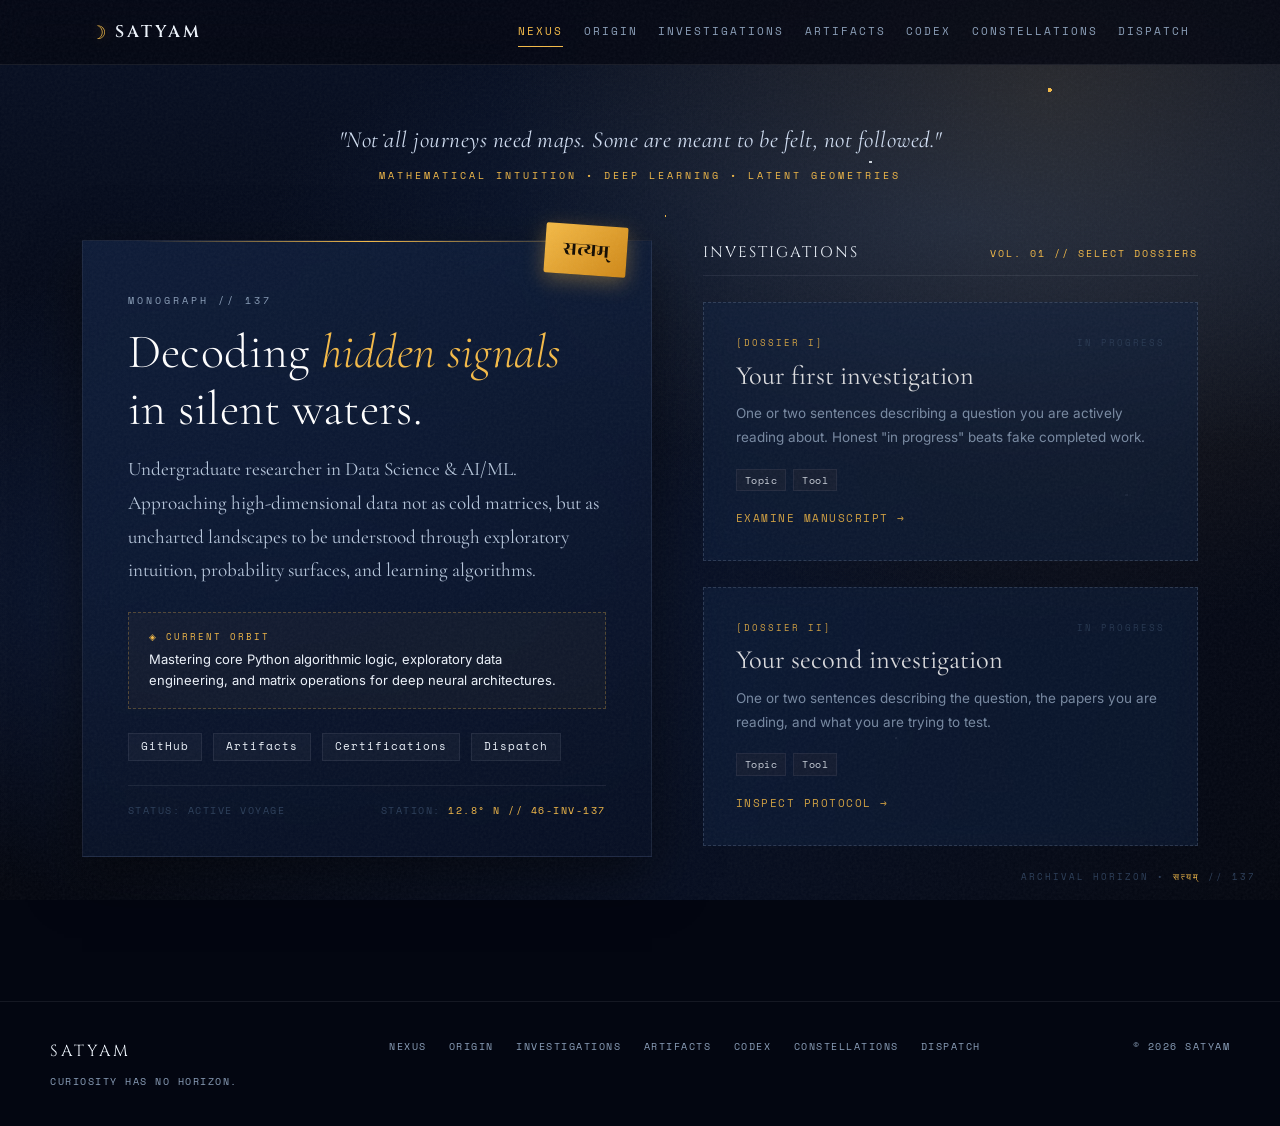
==== commit 2acd6dba: "Create index.html" ====
--- a/index.html
+++ b/index.html
@@ -1,70 +1,79 @@
 <!DOCTYPE html>
 <html lang="en">
 <head>
-  <meta charset="UTF-8">
-  <meta name="viewport" content="width=device-width, initial-scale=1.0">
-  <title>SATYAM — Curated Computational Sanctuary</title>
-  <link rel="stylesheet" href="style.css">
+<meta charset="UTF-8">
+<meta name="viewport" content="width=device-width, initial-scale=1, viewport-fit=cover">
+<title>SATYAM — Computational Sanctuary</title>
+<meta name="description" content="Undergraduate researcher in Data Science & AI/ML. Approaching high-dimensional data as uncharted landscapes.">
+<meta name="theme-color" content="#030611">
+<meta property="og:title" content="SATYAM — Computational Sanctuary">
+<meta property="og:description" content="Mathematical Intuition · Deep Learning · Latent Geometries">
+<meta property="og:type" content="website">
+<link rel="icon" href="data:image/svg+xml,%3Csvg xmlns='http://www.w3.org/2000/svg' viewBox='0 0 32 32'%3E%3Crect width='32' height='32' rx='6' fill='%23030611'/%3E%3Cpath d='M22 9a8 8 0 1 0 0 14 6 6 0 1 1 0-14z' fill='%23f4ba47'/%3E%3C/svg%3E">
+<link rel="stylesheet" href="assets/style.css">
 </head>
 <body>
+<a class="skip" href="#main">Skip to content</a>
+<div class="celestial-overlay" aria-hidden="true"></div>
 
-  <!-- Celestial Constellation & Mist Overlay -->
-  <div class="celestial-overlay"></div>
-
-  <!-- Top Navigation -->
-  <nav>
-    <a href="index.html" class="brand">
-      <span class="brand-crescent">&#9789;</span>
+<header class="site-nav">
+  <div class="nav-inner">
+    <a href="index.html" class="brand" aria-label="SATYAM — home">
+      <span class="brand-crescent" aria-hidden="true">&#9789;</span>
       <span class="brand-title">SATYAM</span>
     </a>
-    <div class="nav-links">
-      <a href="index.html" class="active">Nexus</a>
-      <a href="projects.html">Artifacts</a>
-      <a href="skills.html">Constellations</a>
-      <a href="contact.html">Dispatch</a>
-    </div>
-  </nav>
+    <nav class="nav-links" id="navLinks" aria-label="Primary">
+      <a href="index.html" class="is-active">Nexus</a>
+      <a href="origin.html">Origin</a>
+      <a href="investigations.html">Investigations</a>
+      <a href="artifacts.html">Artifacts</a>
+      <a href="codex.html">Codex</a>
+      <a href="constellations.html">Constellations</a>
+      <a href="dispatch.html">Dispatch</a>
+    </nav>
+    <button class="menu-btn" id="menuBtn" type="button" aria-expanded="false" aria-controls="navLinks">
+      <span class="sr-only">Menu</span>☰
+    </button>
+  </div>
+</header>
 
-  <!-- Master Canvas Frame -->
+<main id="main">
   <div class="canvas-frame">
-    
-    <!-- Philosophy Banner -->
-    <div class="epilogue-strip">
+
+    <div class="epilogue-strip reveal">
       <div class="epilogue-quote">"Not all journeys need maps. Some are meant to be felt, not followed."</div>
       <div class="epilogue-sub">Mathematical Intuition &bull; Deep Learning &bull; Latent Geometries</div>
     </div>
 
-    <!-- Main Asymmetric Stage -->
     <div class="stage-grid">
-      
-      <!-- Left Column: The Researcher's Sanctuary -->
+
       <div class="sanctuary-column">
-        <div class="sanctuary-card">
-          <!-- Floating Leaf Sigil -->
-          <div class="leaf-token">सत्यम्</div>
-
+        <div class="sanctuary-card reveal">
+          <div class="leaf-token" lang="sa">सत्यम्</div>
           <div class="section-label">MONOGRAPH // 137</div>
-
           <h1>Decoding <em>hidden signals</em> in silent waters.</h1>
-
           <p class="sanctuary-bio">
-            Undergraduate researcher in Data Science & AI/ML. Approaching high-dimensional data not as mere cold matrices, but as uncharted landscapes to be understood through exploratory intuition, probability surfaces, and learning algorithms.
+            Undergraduate researcher in Data Science &amp; AI/ML.
+            Approaching high-dimensional data not as cold matrices, but as
+            uncharted landscapes to be understood through exploratory
+            intuition, probability surfaces, and learning algorithms.
           </p>
 
-          <!-- Current Trajectory / Now Section -->
           <div class="orbit-box">
-            <div class="orbit-tag">&#9672; CURRENT ORBIT</div>
+            <div class="orbit-tag">&#9672; Current Orbit</div>
             <div class="orbit-text">
-              Mastering core Python algorithmic logic, exploratory data engineering, and matrix operations for deep neural architectures.
+              Mastering core Python algorithmic logic, exploratory data
+              engineering, and matrix operations for deep neural
+              architectures.
             </div>
           </div>
 
-          <!-- Professional Platforms & Hubs -->
+          <!-- TODO: Update these hub links -->
           <div class="hub-strip">
-            <a href="https://github.com/satyam46inv137" target="_blank" class="hub-btn">GitHub</a>
-            <a href="projects.html" class="hub-btn">Projects</a>
-            <a href="skills.html" class="hub-btn">Certifications</a>
-            <a href="contact.html" class="hub-btn">Resume / CV</a>
+            <a href="https://github.com/satyam46inv137" target="_blank" rel="noopener" class="hub-btn">GitHub</a>
+            <a href="artifacts.html" class="hub-btn">Artifacts</a>
+            <a href="constellations.html" class="hub-btn">Certifications</a>
+            <a href="dispatch.html" class="hub-btn">Dispatch</a>
           </div>
 
           <div class="sanctuary-footer">
@@ -74,58 +83,77 @@
         </div>
       </div>
 
-      <!-- Right Column: Staggered Dossiers & Discoveries -->
-      <div class="stream-column">
-        
+      <!-- ============================================================
+           DOSSIER STREAM
+           TODO: Replace these two with real work-in-progress items.
+           Full templates live in artifacts.html / investigations.html
+           ============================================================ -->
+      <div class="stream-column reveal">
         <div class="stream-index-bar">
           <div class="stream-title">INVESTIGATIONS</div>
           <div class="stream-meta">VOL. 01 // SELECT DOSSIERS</div>
         </div>
 
-        <!-- Dossier 1 -->
-        <div class="dossier-card">
+        <article class="dossier-card is-placeholder">
           <div class="dossier-top">
             <span>[DOSSIER I]</span>
-            <span>MANIFOLD LEARNING</span>
+            <span>IN PROGRESS</span>
           </div>
-          <div class="dossier-heading">Predictive Manifold Architectures</div>
+          <div class="dossier-heading">Your first investigation</div>
           <p class="dossier-body">
-            Isolating subtle predictive correlations and extracting structural features out of high-entropy feature distributions through supervised algorithms.
+            One or two sentences describing a question you are actively
+            reading about. Honest "in progress" beats fake completed work.
           </p>
           <div class="tag-list">
-            <span class="tag-node">Python</span>
-            <span class="tag-node">Scikit-Learn</span>
-            <span class="tag-node">Feature Engineering</span>
+            <span class="tag-node">Topic</span>
+            <span class="tag-node">Tool</span>
           </div>
-          <a href="projects.html" class="dossier-link">Examine Manuscript &rarr;</a>
-        </div>
+          <a href="investigations.html" class="dossier-link">Examine Manuscript &rarr;</a>
+        </article>
 
-        <!-- Dossier 2 -->
-        <div class="dossier-card">
+        <article class="dossier-card is-placeholder">
           <div class="dossier-top">
             <span>[DOSSIER II]</span>
-            <span>STOCHASTIC CALCULUS</span>
+            <span>IN PROGRESS</span>
           </div>
-          <div class="dossier-heading">Deterministic Matrix Dynamics</div>
+          <div class="dossier-heading">Your second investigation</div>
           <p class="dossier-body">
-            Mathematical grounding in linear vector projections, gradient descent optimizations, and probabilistic model surfaces.
+            One or two sentences describing the question, the papers you
+            are reading, and what you are trying to test.
           </p>
           <div class="tag-list">
-            <span class="tag-node">NumPy</span>
-            <span class="tag-node">Linear Algebra</span>
-            <span class="tag-node">Statistical EDA</span>
+            <span class="tag-node">Topic</span>
+            <span class="tag-node">Tool</span>
           </div>
-          <a href="skills.html" class="dossier-link">Inspect Protocol &rarr;</a>
-        </div>
-
+          <a href="investigations.html" class="dossier-link">Inspect Protocol &rarr;</a>
+        </article>
       </div>
 
     </div>
 
   </div>
+</main>
 
-  <!-- Fixed Permanent Watermark -->
-  <div class="ambient-watermark">ARCHIVAL HORIZON &bull; <span>सत्यम्</span> // 137</div>
+<footer class="site-footer">
+  <div class="footer-grid">
+    <div>
+      <div style="font-family:var(--font-display);font-size:1rem;letter-spacing:3px;color:var(--starlight-pure);">SATYAM</div>
+      <p class="meta" style="margin-top:.5rem">Curiosity has no horizon.</p>
+    </div>
+    <nav class="footer-links" aria-label="Footer">
+      <a href="index.html">Nexus</a>
+      <a href="origin.html">Origin</a>
+      <a href="investigations.html">Investigations</a>
+      <a href="artifacts.html">Artifacts</a>
+      <a href="codex.html">Codex</a>
+      <a href="constellations.html">Constellations</a>
+      <a href="dispatch.html">Dispatch</a>
+    </nav>
+    <p class="meta">&copy; <span data-year>2026</span> Satyam</p>
+  </div>
+</footer>
 
+<div class="ambient-watermark" aria-hidden="true">ARCHIVAL HORIZON &bull; <span>सत्यम्</span> // 137</div>
+<script src="assets/app.js" defer></script>
 </body>
 </html>
--- a/assets/style.css
+++ b/assets/style.css
@@ -0,0 +1,969 @@
+/* ============================================================
+   SATYAM — Computational Sanctuary
+   Tokens → Base → Atmosphere → Nav → Layout → Components
+   → Prose → Forms → Footer → Placeholders → Motion
+   ============================================================ */
+
+@import url('https://fonts.googleapis.com/css2?family=Cinzel:wght@400;600;700&family=Rozha+One&family=Cormorant+Garamond:ital,wght@0,300;0,400;0,600;1,400&family=Space+Mono:ital,wght@0,400;0,700;1,400&family=Inter:wght@300;400;500;600&display=swap');
+
+:root {
+  --abyss: #030611;
+  --indigo-deep: #060e22;
+  --prussian-blue: #0b1836;
+  --water-slate: #102142;
+  --gold-ember: #f4ba47;
+  --gold-flame: #d9911e;
+  --gold-haze: rgba(244, 186, 71, 0.12);
+  --starlight-pure: #edf3fb;
+  --starlight-dim: #8b9fb9;
+  --starlight-ghost: #2b3e59;
+  --line-ethereal: rgba(237, 243, 251, 0.08);
+  --line-gold: rgba(244, 186, 71, 0.35);
+
+  --font-display: 'Cinzel', serif;
+  --font-hindi: 'Rozha One', serif;
+  --font-editorial: 'Cormorant Garamond', Georgia, serif;
+  --font-mono: 'Space Mono', ui-monospace, monospace;
+  --font-body: 'Inter', system-ui, -apple-system, sans-serif;
+
+  --s1: .35rem; --s2: .65rem; --s3: 1rem; --s4: 1.5rem;
+  --s5: 2.25rem; --s6: 3.5rem; --s7: 5.5rem;
+  --wrap: 1180px;
+  --ease: cubic-bezier(.16, 1, .3, 1);
+  --header-h: 64px;
+}
+
+*, *::before, *::after { margin: 0; padding: 0; box-sizing: border-box; }
+
+html {
+  scroll-behavior: smooth;
+  -webkit-text-size-adjust: 100%;
+  scroll-padding-top: calc(var(--header-h) + 20px);
+}
+
+body {
+  background: var(--abyss);
+  color: var(--starlight-pure);
+  font-family: var(--font-body);
+  font-size: 15px;
+  line-height: 1.7;
+  -webkit-font-smoothing: antialiased;
+  text-rendering: optimizeLegibility;
+  min-height: 100vh;
+  overflow-x: hidden;
+  position: relative;
+}
+
+main, header, footer { position: relative; z-index: 1; }
+
+h1, h2, h3, h4, p, figure, blockquote { margin: 0; }
+a { color: inherit; text-decoration: none; }
+img, svg { display: block; max-width: 100%; }
+button { font: inherit; }
+ul, ol { margin: 0; padding: 0; list-style: none; }
+
+::selection { background: var(--gold-ember); color: var(--abyss); }
+
+:focus-visible {
+  outline: 2px solid var(--gold-ember);
+  outline-offset: 3px;
+  border-radius: 2px;
+}
+
+.sr-only {
+  position: absolute; width: 1px; height: 1px; padding: 0; margin: -1px;
+  overflow: hidden; clip: rect(0 0 0 0); white-space: nowrap; border: 0;
+}
+
+.skip {
+  position: absolute; left: 1rem; top: -4rem; z-index: 200;
+  padding: .7rem 1rem; background: var(--gold-ember); color: var(--abyss);
+  font-family: var(--font-mono); font-size: .72rem; font-weight: 700;
+  letter-spacing: 1px; text-transform: uppercase;
+  transition: top .25s var(--ease);
+}
+.skip:focus { top: 1rem; }
+
+/* ---------- Atmosphere ---------- */
+body::before {
+  content: "";
+  position: fixed;
+  inset: 0;
+  background-image: url("data:image/svg+xml,%3Csvg viewBox='0 0 400 400' xmlns='http://www.w3.org/2000/svg'%3E%3Cfilter id='n'%3E%3CfeTurbulence type='fractalNoise' baseFrequency='0.85' numOctaves='4' stitchTiles='stitch'/%3E%3CfeColorMatrix type='saturate' values='0'/%3E%3C/filter%3E%3Crect width='100%25' height='100%25' filter='url(%23n)' opacity='0.055'/%3E%3C/svg%3E");
+  pointer-events: none;
+  z-index: 100;
+}
+
+body::after {
+  content: "";
+  position: fixed;
+  inset: 0;
+  background:
+    radial-gradient(circle at 82% 10%, rgba(244, 186, 71, 0.13) 0%, transparent 42%),
+    radial-gradient(ellipse 90% 45% at 75% 25%, rgba(16, 33, 66, 0.8) 0%, transparent 60%),
+    radial-gradient(ellipse 80% 50% at 20% 65%, rgba(11, 24, 54, 0.85) 0%, transparent 70%),
+    radial-gradient(circle at 50% 95%, rgba(6, 14, 34, 0.95) 0%, transparent 80%),
+    linear-gradient(180deg, var(--indigo-deep) 0%, var(--abyss) 60%, #020308 100%);
+  z-index: -2;
+  pointer-events: none;
+}
+
+.celestial-overlay {
+  position: fixed;
+  inset: 0;
+  pointer-events: none;
+  z-index: -1;
+  background-image:
+    radial-gradient(2px 2px at 82% 10%, var(--gold-ember) 100%, transparent),
+    radial-gradient(1.5px 1.5px at 68% 18%, rgba(237, 243, 251, .85) 100%, transparent),
+    radial-gradient(1px 1px at 52% 24%, var(--gold-ember) 100%, transparent),
+    radial-gradient(1.5px 1.5px at 30% 15%, rgba(237, 243, 251, .6) 100%, transparent),
+    radial-gradient(1px 1px at 15% 42%, var(--gold-ember) 100%, transparent),
+    radial-gradient(1.5px 1.5px at 88% 55%, rgba(237, 243, 251, .7) 100%, transparent),
+    radial-gradient(1px 1px at 22% 78%, var(--gold-ember) 100%, transparent),
+    radial-gradient(1.5px 1.5px at 70% 82%, rgba(237, 243, 251, .8) 100%, transparent);
+}
+
+/* ---------- Navigation ---------- */
+.site-nav {
+  border-bottom: 1px solid var(--line-ethereal);
+  background: rgba(3, 6, 17, .82);
+  backdrop-filter: blur(16px);
+  -webkit-backdrop-filter: blur(16px);
+  position: sticky;
+  top: 0;
+  z-index: 90;
+}
+.nav-inner {
+  max-width: var(--wrap);
+  margin: 0 auto;
+  padding: 0 clamp(1.25rem, 4vw, 2.5rem);
+  height: var(--header-h);
+  display: flex;
+  align-items: center;
+  justify-content: space-between;
+  gap: var(--s3);
+}
+
+.brand {
+  display: flex;
+  align-items: center;
+  gap: .55rem;
+  flex-shrink: 0;
+}
+.brand-crescent {
+  color: var(--gold-ember);
+  font-size: 1.15rem;
+  line-height: 1;
+  filter: drop-shadow(0 0 6px rgba(244, 186, 71, .4));
+}
+.brand-title {
+  font-family: var(--font-display);
+  font-size: 1.05rem;
+  letter-spacing: 3px;
+  color: var(--starlight-pure);
+  font-weight: 600;
+}
+
+.nav-links {
+  display: flex;
+  align-items: center;
+  gap: clamp(.5rem, 1.6vw, 1.75rem);
+}
+.nav-links a {
+  color: var(--starlight-dim);
+  font-family: var(--font-mono);
+  font-size: 10.5px;
+  letter-spacing: 2px;
+  text-transform: uppercase;
+  padding: .35rem 0;
+  position: relative;
+  transition: color .25s var(--ease);
+}
+.nav-links a::after {
+  content: "";
+  position: absolute;
+  left: 0; right: 0; bottom: 0;
+  height: 1px;
+  background: var(--gold-ember);
+  transform: scaleX(0);
+  transform-origin: left;
+  transition: transform .3s var(--ease);
+}
+.nav-links a:hover { color: var(--gold-ember); }
+.nav-links a:hover::after,
+.nav-links a.is-active::after { transform: scaleX(1); }
+.nav-links a.is-active { color: var(--gold-ember); }
+
+.menu-btn {
+  display: none;
+  background: transparent;
+  border: 1px solid var(--line-ethereal);
+  color: var(--starlight-pure);
+  padding: .42rem .62rem;
+  font-family: var(--font-mono);
+  font-size: 1rem;
+  line-height: 1;
+  cursor: pointer;
+  border-radius: 3px;
+  transition: border-color .25s var(--ease), color .25s var(--ease);
+}
+.menu-btn:hover { border-color: var(--line-gold); color: var(--gold-ember); }
+
+@media (max-width: 880px) {
+  .menu-btn { display: inline-flex; align-items: center; justify-content: center; }
+  .nav-links {
+    position: fixed;
+    left: 0; right: 0;
+    top: var(--header-h);
+    flex-direction: column;
+    align-items: stretch;
+    gap: 0;
+    padding: var(--s2) clamp(1.25rem, 4vw, 2.5rem) var(--s4);
+    background: rgba(6, 14, 34, .97);
+    backdrop-filter: blur(18px);
+    -webkit-backdrop-filter: blur(18px);
+    border-bottom: 1px solid var(--line-ethereal);
+    opacity: 0;
+    visibility: hidden;
+    pointer-events: none;
+    transform: translateY(-10px);
+    transition: opacity .25s var(--ease), transform .25s var(--ease), visibility .25s;
+  }
+  .nav-links.is-open {
+    opacity: 1;
+    visibility: visible;
+    pointer-events: auto;
+    transform: none;
+  }
+  .nav-links a {
+    padding: .85rem 0;
+    font-size: 11px;
+    border-bottom: 1px solid var(--line-ethereal);
+  }
+  .nav-links a:last-child { border-bottom: 0; }
+  .nav-links a::after { display: none; }
+}
+
+/* ---------- Layout ---------- */
+.canvas-frame {
+  max-width: var(--wrap);
+  margin: 0 auto;
+  padding: clamp(2rem, 5vw, 3.5rem) clamp(1.25rem, 4vw, 2rem) var(--s7);
+}
+
+.section { padding-block: clamp(2.5rem, 6vw, 4rem); }
+.rule { height: 1px; background: var(--line-ethereal); border: 0; margin: 0; }
+
+/* ---------- Typography ---------- */
+h1, .h1 {
+  font-family: var(--font-editorial);
+  font-weight: 300;
+  font-size: clamp(2.2rem, 5vw, 3rem);
+  line-height: 1.18;
+  color: #fff;
+  letter-spacing: .3px;
+}
+h1 em, .h1 em { font-style: italic; color: var(--gold-ember); }
+
+h2.display, .display {
+  font-family: var(--font-editorial);
+  font-weight: 400;
+  font-size: clamp(1.65rem, 3vw, 2.1rem);
+  line-height: 1.2;
+  color: #fff;
+}
+
+.section-label {
+  font-family: var(--font-mono);
+  font-size: 9.5px;
+  letter-spacing: 3px;
+  color: var(--starlight-dim);
+  text-transform: uppercase;
+  margin-bottom: var(--s3);
+}
+
+.lede {
+  font-family: var(--font-editorial);
+  font-size: clamp(1.05rem, 1.5vw, 1.25rem);
+  line-height: 1.75;
+  color: #b7c7dc;
+  max-width: 60ch;
+}
+
+.meta {
+  font-family: var(--font-mono);
+  font-size: 10px;
+  letter-spacing: 1.5px;
+  text-transform: uppercase;
+  color: var(--starlight-dim);
+}
+
+/* ---------- Page heads (sub-pages) ---------- */
+.page-head {
+  max-width: var(--wrap);
+  margin: 0 auto;
+  padding: clamp(2.5rem, 6vw, 4.5rem) clamp(1.25rem, 4vw, 2rem) var(--s4);
+  text-align: left;
+}
+.page-head--narrow { max-width: 820px; }
+.page-head h1 { margin-top: var(--s2); max-width: 20ch; }
+.page-head .lede { margin-top: var(--s3); }
+
+/* ---------- Buttons / links ---------- */
+.btn {
+  display: inline-flex;
+  align-items: center;
+  gap: var(--s2);
+  font-family: var(--font-mono);
+  font-size: 10.5px;
+  letter-spacing: 1.5px;
+  text-transform: uppercase;
+  color: var(--starlight-pure);
+  background: rgba(237, 243, 251, .03);
+  border: 1px solid var(--line-ethereal);
+  padding: .62rem 1rem;
+  cursor: pointer;
+  transition: all .25s var(--ease);
+  min-height: 38px;
+}
+.btn:hover {
+  border-color: var(--line-gold);
+  color: var(--gold-ember);
+  background: var(--gold-haze);
+}
+.btn--primary {
+  background: linear-gradient(135deg, var(--gold-ember) 0%, var(--gold-flame) 100%);
+  border-color: var(--gold-ember);
+  color: var(--abyss);
+  font-weight: 700;
+}
+.btn--primary:hover {
+  color: var(--abyss);
+  filter: brightness(1.08);
+  box-shadow: 0 6px 20px rgba(244, 186, 71, .35);
+}
+
+.link-arrow {
+  display: inline-flex;
+  align-items: center;
+  gap: .4rem;
+  font-family: var(--font-mono);
+  font-size: 10.5px;
+  letter-spacing: 1.5px;
+  text-transform: uppercase;
+  color: var(--gold-ember);
+  transition: gap .25s var(--ease), color .25s var(--ease);
+}
+.link-arrow:hover { gap: .7rem; color: #fff; }
+
+/* ---------- Epilogue strip ---------- */
+.epilogue-strip {
+  text-align: center;
+  margin-bottom: var(--s6);
+  padding: 0 var(--s3);
+}
+.epilogue-quote {
+  font-family: var(--font-editorial);
+  font-style: italic;
+  font-size: clamp(1.15rem, 2vw, 1.45rem);
+  color: #cfdcf0;
+  letter-spacing: .5px;
+  margin-bottom: .4rem;
+}
+.epilogue-sub {
+  font-family: var(--font-mono);
+  font-size: 10px;
+  letter-spacing: 3px;
+  text-transform: uppercase;
+  color: var(--gold-ember);
+}
+
+/* ---------- Stage grid (home hero) ---------- */
+.stage-grid {
+  display: grid;
+  grid-template-columns: 1.15fr 1fr;
+  gap: clamp(2rem, 4vw, 3.2rem);
+  align-items: start;
+}
+@media (max-width: 900px) {
+  .stage-grid { grid-template-columns: 1fr; gap: var(--s5); }
+}
+
+/* ---------- Sanctuary card (hero primary) ---------- */
+.sanctuary-card {
+  background: linear-gradient(160deg, rgba(16, 33, 66, .72) 0%, rgba(6, 14, 34, .88) 100%);
+  border: 1px solid var(--line-ethereal);
+  padding: clamp(2rem, 4vw, 3.2rem) clamp(1.5rem, 3.5vw, 2.8rem) clamp(1.6rem, 3vw, 2.4rem);
+  position: relative;
+  backdrop-filter: blur(14px);
+  -webkit-backdrop-filter: blur(14px);
+  box-shadow: 0 20px 50px rgba(0, 0, 0, .55);
+}
+.sanctuary-card::before {
+  content: "";
+  position: absolute;
+  top: 0;
+  left: 10%;
+  right: 10%;
+  height: 1px;
+  background: linear-gradient(90deg, transparent, var(--gold-ember), transparent);
+}
+
+.leaf-token {
+  position: absolute;
+  top: -16px;
+  right: 24px;
+  background: linear-gradient(135deg, #f4ba47 0%, #cf8817 100%);
+  color: #120b02;
+  font-family: var(--font-hindi);
+  font-size: 1.25rem;
+  padding: 8px 18px;
+  transform: rotate(4deg);
+  box-shadow: 0 6px 20px rgba(244, 186, 71, .35);
+  border-radius: 2px;
+  user-select: none;
+}
+
+.sanctuary-bio {
+  font-family: var(--font-editorial);
+  font-size: clamp(1rem, 1.6vw, 1.2rem);
+  line-height: 1.75;
+  color: #b7c7dc;
+  margin: var(--s3) 0 var(--s4);
+}
+
+/* Orbit "currently working on" box */
+.orbit-box {
+  border: 1px dashed rgba(244, 186, 71, .28);
+  background: rgba(244, 186, 71, .03);
+  padding: 1rem 1.25rem;
+  margin-bottom: var(--s4);
+}
+.orbit-tag {
+  font-family: var(--font-mono);
+  font-size: 9px;
+  letter-spacing: 2px;
+  color: var(--gold-ember);
+  text-transform: uppercase;
+  margin-bottom: .3rem;
+}
+.orbit-text {
+  font-family: var(--font-body);
+  font-size: 13px;
+  color: var(--starlight-pure);
+  line-height: 1.65;
+}
+
+.hub-strip {
+  display: flex;
+  flex-wrap: wrap;
+  gap: .7rem;
+  margin-bottom: var(--s4);
+}
+.hub-btn {
+  font-family: var(--font-mono);
+  font-size: 10.5px;
+  letter-spacing: 1px;
+  color: var(--starlight-pure);
+  border: 1px solid var(--line-ethereal);
+  background: rgba(237, 243, 251, .03);
+  padding: 4px 12px;
+  transition: all .25s var(--ease);
+}
+.hub-btn:hover {
+  border-color: var(--line-gold);
+  color: var(--gold-ember);
+  background: var(--gold-haze);
+}
+
+.sanctuary-footer {
+  border-top: 1px solid var(--line-ethereal);
+  padding-top: var(--s3);
+  display: flex;
+  justify-content: space-between;
+  flex-wrap: wrap;
+  gap: var(--s2);
+  font-family: var(--font-mono);
+  font-size: 9.5px;
+  letter-spacing: 1.5px;
+  color: var(--starlight-ghost);
+}
+.sanctuary-footer span { color: var(--gold-ember); }
+
+/* ---------- Dossier stream (home side) ---------- */
+.stream-column {
+  display: flex;
+  flex-direction: column;
+  gap: 1.6rem;
+}
+.stream-index-bar {
+  display: flex;
+  justify-content: space-between;
+  align-items: baseline;
+  border-bottom: 1px solid var(--line-ethereal);
+  padding-bottom: .6rem;
+  flex-wrap: wrap;
+  gap: var(--s2);
+}
+.stream-title {
+  font-family: var(--font-display);
+  font-size: .95rem;
+  letter-spacing: 2px;
+  color: var(--starlight-pure);
+}
+.stream-meta {
+  font-family: var(--font-mono);
+  font-size: 9.5px;
+  letter-spacing: 2px;
+  color: var(--gold-ember);
+}
+
+/* ---------- Dossier card (shared for research/projects) ---------- */
+.dossier-card {
+  background: rgba(16, 33, 66, .58);
+  border: 1px solid var(--line-ethereal);
+  padding: clamp(1.4rem, 2.5vw, 2rem);
+  backdrop-filter: blur(10px);
+  -webkit-backdrop-filter: blur(10px);
+  position: relative;
+  transition: all .3s var(--ease);
+  display: flex;
+  flex-direction: column;
+  height: 100%;
+}
+.dossier-card:hover {
+  border-color: var(--line-gold);
+  background: rgba(20, 42, 84, .82);
+  transform: translateY(-3px);
+  box-shadow: 0 14px 35px rgba(0, 0, 0, .5);
+}
+.dossier-top {
+  display: flex;
+  justify-content: space-between;
+  flex-wrap: wrap;
+  gap: var(--s2);
+  font-family: var(--font-mono);
+  font-size: 9px;
+  letter-spacing: 2px;
+  color: var(--gold-ember);
+  margin-bottom: .6rem;
+}
+.dossier-top span:last-child { color: var(--starlight-ghost); }
+.dossier-heading {
+  font-family: var(--font-editorial);
+  font-size: clamp(1.35rem, 2.2vw, 1.65rem);
+  font-weight: 400;
+  color: #fff;
+  line-height: 1.25;
+  margin-bottom: .6rem;
+}
+.dossier-body {
+  font-family: var(--font-body);
+  font-size: 13.5px;
+  color: var(--starlight-dim);
+  line-height: 1.75;
+  margin-bottom: 1.2rem;
+  flex-grow: 1;
+}
+.tag-list {
+  display: flex;
+  gap: .45rem;
+  flex-wrap: wrap;
+  margin-bottom: 1.2rem;
+}
+.tag-node {
+  font-family: var(--font-mono);
+  font-size: 9.5px;
+  color: var(--starlight-pure);
+  background: rgba(244, 186, 71, .04);
+  border: 1px solid var(--line-ethereal);
+  padding: 2px 8px;
+  letter-spacing: .5px;
+}
+.dossier-link {
+  color: var(--gold-ember);
+  font-family: var(--font-mono);
+  font-size: 10.5px;
+  letter-spacing: 1.5px;
+  text-transform: uppercase;
+  display: inline-flex;
+  align-items: center;
+  gap: 6px;
+  transition: gap .2s var(--ease), color .2s var(--ease);
+  margin-top: auto;
+}
+.dossier-link:hover { color: #fff; gap: 10px; }
+
+/* Dossier grid (list page) */
+.dossier-grid {
+  display: grid;
+  grid-template-columns: repeat(auto-fit, minmax(300px, 1fr));
+  gap: var(--s4);
+}
+
+/* ---------- Filter bar ---------- */
+.filter-bar {
+  display: flex;
+  align-items: center;
+  gap: var(--s1);
+  flex-wrap: wrap;
+  margin-bottom: var(--s4);
+  padding: 4px;
+  background: rgba(16, 33, 66, .45);
+  border: 1px solid var(--line-ethereal);
+  width: fit-content;
+}
+.filter-btn {
+  background: transparent;
+  border: none;
+  color: var(--starlight-dim);
+  font-family: var(--font-mono);
+  font-size: 10.5px;
+  letter-spacing: 1.5px;
+  text-transform: uppercase;
+  padding: .4rem .9rem;
+  cursor: pointer;
+  transition: all .15s var(--ease);
+}
+.filter-btn:hover { color: var(--starlight-pure); }
+.filter-btn.is-on {
+  background: var(--gold-haze);
+  color: var(--gold-ember);
+  border: 1px solid var(--line-gold);
+  padding: calc(.4rem - 1px) calc(.9rem - 1px);
+}
+
+/* ---------- Essay rows (codex list) ---------- */
+.essay-row {
+  display: flex;
+  flex-wrap: wrap;
+  gap: var(--s2) var(--s4);
+  align-items: center;
+  justify-content: space-between;
+  padding: var(--s4) 0;
+  border-bottom: 1px solid var(--line-ethereal);
+  transition: padding-left .3s var(--ease);
+}
+.essay-row:first-child { border-top: 1px solid var(--line-ethereal); }
+.essay-row:hover { padding-left: .4rem; }
+.essay-row__main { min-width: 0; flex: 1 1 320px; }
+.essay-row__meta {
+  font-family: var(--font-mono);
+  font-size: 9.5px;
+  letter-spacing: 2px;
+  color: var(--gold-ember);
+  text-transform: uppercase;
+}
+.essay-row__title {
+  font-family: var(--font-editorial);
+  font-size: clamp(1.25rem, 2vw, 1.5rem);
+  font-weight: 400;
+  color: var(--starlight-pure);
+  margin: .25rem 0;
+  line-height: 1.25;
+  transition: color .25s var(--ease);
+}
+.essay-row:hover .essay-row__title { color: var(--gold-ember); }
+.essay-row__sub {
+  font-family: var(--font-body);
+  font-size: 13px;
+  color: var(--starlight-dim);
+}
+
+/* Featured essay card */
+.essay-featured {
+  display: block;
+  background: linear-gradient(160deg, rgba(20, 42, 84, .7) 0%, rgba(6, 14, 34, .9) 100%);
+  border: 1px solid var(--line-ethereal);
+  padding: clamp(1.5rem, 3vw, 2.5rem);
+  margin-bottom: var(--s5);
+  position: relative;
+  transition: all .3s var(--ease);
+}
+.essay-featured::before {
+  content: "";
+  position: absolute;
+  top: 0; left: 10%; right: 10%;
+  height: 1px;
+  background: linear-gradient(90deg, transparent, var(--gold-ember), transparent);
+}
+.essay-featured:hover {
+  border-color: var(--line-gold);
+  transform: translateY(-2px);
+}
+.essay-featured .essay-row__title {
+  font-size: clamp(1.5rem, 3vw, 2rem);
+  margin: .6rem 0;
+}
+
+/* ---------- Skills grid ---------- */
+.skill-categories {
+  display: grid;
+  grid-template-columns: repeat(auto-fit, minmax(280px, 1fr));
+  gap: var(--s4);
+}
+.skill-category {
+  background: rgba(16, 33, 66, .55);
+  border: 1px solid var(--line-ethereal);
+  padding: var(--s4) var(--s4) var(--s3);
+}
+.skill-category h3 {
+  font-family: var(--font-display);
+  font-size: .95rem;
+  letter-spacing: 2px;
+  text-transform: uppercase;
+  color: var(--gold-ember);
+  margin-bottom: var(--s3);
+  padding-bottom: var(--s2);
+  border-bottom: 1px solid var(--line-ethereal);
+}
+.skill-list li {
+  font-family: var(--font-body);
+  font-size: 13.5px;
+  color: var(--starlight-dim);
+  padding: .5rem 0;
+  border-bottom: 1px solid rgba(237, 243, 251, .04);
+  line-height: 1.6;
+}
+.skill-list li:last-child { border-bottom: 0; }
+.skill-list strong {
+  color: var(--starlight-pure);
+  font-weight: 500;
+}
+
+/* ---------- Prose (article pages) ---------- */
+.prose {
+  max-width: 68ch;
+  font-family: var(--font-body);
+  font-size: 15.5px;
+  line-height: 1.8;
+}
+.prose p { margin: 0 0 1.15em; color: #c6d0de; }
+.prose > p:first-of-type {
+  font-family: var(--font-editorial);
+  font-size: 1.15rem;
+  line-height: 1.7;
+  color: #d6dee9;
+}
+.prose h2 {
+  font-family: var(--font-editorial);
+  font-size: 1.85rem;
+  font-weight: 400;
+  color: #fff;
+  margin: 2.2em 0 .6em;
+  line-height: 1.25;
+}
+.prose h3 {
+  font-family: var(--font-mono);
+  font-size: 11px;
+  font-weight: 700;
+  letter-spacing: 2px;
+  text-transform: uppercase;
+  color: var(--gold-ember);
+  margin: 2em 0 .7em;
+}
+.prose ul, .prose ol { padding-left: 1.25em; margin: 0 0 1.2em; color: #c6d0de; }
+.prose ul { list-style: disc; }
+.prose ol { list-style: decimal; }
+.prose li { margin-bottom: .4em; }
+.prose a {
+  color: var(--gold-ember);
+  text-decoration: underline;
+  text-decoration-color: rgba(244, 186, 71, .4);
+  text-underline-offset: 3px;
+}
+.prose a:hover { text-decoration-color: var(--gold-ember); }
+.prose blockquote {
+  margin: 1.8em 0;
+  padding: .25em 0 .25em 1.15em;
+  border-left: 2px solid var(--line-gold);
+  font-family: var(--font-editorial);
+  font-size: 1.2rem;
+  font-style: italic;
+  color: var(--starlight-dim);
+}
+.prose hr {
+  border: 0;
+  height: 1px;
+  background: var(--line-ethereal);
+  margin: 2.5em 0;
+}
+.prose code {
+  font-family: var(--font-mono);
+  font-size: .88em;
+  background: rgba(6, 14, 34, .9);
+  border: 1px solid var(--line-ethereal);
+  padding: .14em .4em;
+  color: var(--gold-ember);
+}
+.prose pre {
+  margin: 0 0 1.4em;
+  padding: 1rem 1.15rem;
+  overflow-x: auto;
+  background: rgba(3, 6, 17, .9);
+  border: 1px solid var(--line-ethereal);
+}
+.prose pre code {
+  background: none;
+  border: 0;
+  padding: 0;
+  color: #c3cede;
+  font-size: .82rem;
+  line-height: 1.75;
+}
+
+.article-head {
+  max-width: 820px;
+  margin: 0 auto;
+  padding: clamp(2.5rem, 6vw, 4rem) clamp(1.25rem, 4vw, 2rem) var(--s5);
+}
+.article-head h1 { max-width: 22ch; margin-top: var(--s2); }
+.article-head .lede { margin-top: var(--s4); }
+
+/* ---------- Forms ---------- */
+.field { display: grid; gap: .4rem; margin-bottom: var(--s4); }
+.label {
+  font-family: var(--font-mono);
+  font-size: 10px;
+  letter-spacing: 2px;
+  text-transform: uppercase;
+  color: var(--starlight-dim);
+}
+.input, .textarea {
+  width: 100%;
+  font-family: var(--font-body);
+  font-size: 14px;
+  color: var(--starlight-pure);
+  background: rgba(3, 6, 17, .7);
+  border: 1px solid var(--line-ethereal);
+  padding: .8rem 1rem;
+  transition: border-color .25s var(--ease);
+}
+.input:focus, .textarea:focus {
+  outline: none;
+  border-color: var(--line-gold);
+  background: rgba(3, 6, 17, .95);
+}
+.textarea { resize: vertical; min-height: 130px; font-family: var(--font-body); }
+.form-note {
+  font-family: var(--font-mono);
+  font-size: 10px;
+  letter-spacing: 1px;
+  color: var(--starlight-ghost);
+  line-height: 1.7;
+  margin-top: var(--s2);
+}
+.form-status {
+  display: none;
+  margin-top: var(--s3);
+  padding: .75rem 1rem;
+  font-family: var(--font-mono);
+  font-size: 11px;
+  letter-spacing: 1px;
+}
+.form-status.is-visible { display: block; }
+.form-status.is-ok {
+  background: rgba(52, 211, 153, .1);
+  border: 1px solid rgba(52, 211, 153, .35);
+  color: #6ee7b7;
+}
+.form-status.is-err {
+  background: rgba(248, 113, 113, .1);
+  border: 1px solid rgba(248, 113, 113, .35);
+  color: #fca5a5;
+}
+
+/* ---------- Footer ---------- */
+.site-footer {
+  margin-top: var(--s6);
+  border-top: 1px solid var(--line-ethereal);
+  padding: var(--s5) clamp(1.25rem, 4vw, 2.5rem);
+}
+.footer-grid {
+  max-width: var(--wrap);
+  margin: 0 auto;
+  display: flex;
+  flex-wrap: wrap;
+  gap: var(--s4);
+  align-items: flex-start;
+  justify-content: space-between;
+}
+.footer-links {
+  display: flex;
+  flex-wrap: wrap;
+  gap: .5rem 1.4rem;
+}
+.footer-links a {
+  font-family: var(--font-mono);
+  font-size: 10px;
+  letter-spacing: 1.5px;
+  text-transform: uppercase;
+  color: var(--starlight-dim);
+  transition: color .25s var(--ease);
+}
+.footer-links a:hover { color: var(--gold-ember); }
+
+.ambient-watermark {
+  position: fixed;
+  bottom: 1rem;
+  right: 1.5rem;
+  font-family: var(--font-mono);
+  font-size: 9px;
+  letter-spacing: 2px;
+  color: var(--starlight-ghost);
+  pointer-events: none;
+  z-index: 80;
+}
+.ambient-watermark span { color: var(--gold-ember); }
+
+@media (max-width: 640px) {
+  .ambient-watermark { display: none; }
+}
+
+/* ---------- Placeholders ---------- */
+.is-placeholder {
+  border-style: dashed !important;
+  border-color: rgba(139, 159, 185, .3) !important;
+  opacity: .85;
+}
+.is-placeholder:hover {
+  opacity: 1;
+  border-color: var(--line-gold) !important;
+}
+.placeholder-note {
+  font-family: var(--font-mono);
+  font-size: 9px;
+  letter-spacing: 1.5px;
+  color: var(--starlight-ghost);
+  text-transform: uppercase;
+  margin-top: var(--s3);
+  padding-top: var(--s2);
+  border-top: 1px dashed rgba(43, 62, 89, .5);
+}
+.placeholder-note::before { content: "▸ "; color: var(--gold-ember); }
+
+/* ---------- Scroll reveal ---------- */
+.reveal {
+  transition: opacity .55s var(--ease), transform .55s var(--ease);
+}
+.js .reveal { opacity: 0; transform: translateY(14px); }
+.js .reveal.is-in { opacity: 1; transform: none; }
+
+@media (prefers-reduced-motion: reduce) {
+  html { scroll-behavior: auto; }
+  *, *::before, *::after {
+    animation-duration: .001ms !important;
+    animation-iteration-count: 1 !important;
+    transition-duration: .001ms !important;
+  }
+  .js .reveal { opacity: 1 !important; transform: none !important; }
+}
+
+/* ---------- Small screens ---------- */
+@media (max-width: 640px) {
+  h1 { font-size: 2rem; }
+  .leaf-token { font-size: 1.05rem; padding: 6px 14px; top: -12px; right: 16px; }
+  .sanctuary-footer { font-size: 9px; }
+  .dossier-heading { font-size: 1.3rem; }
+}
